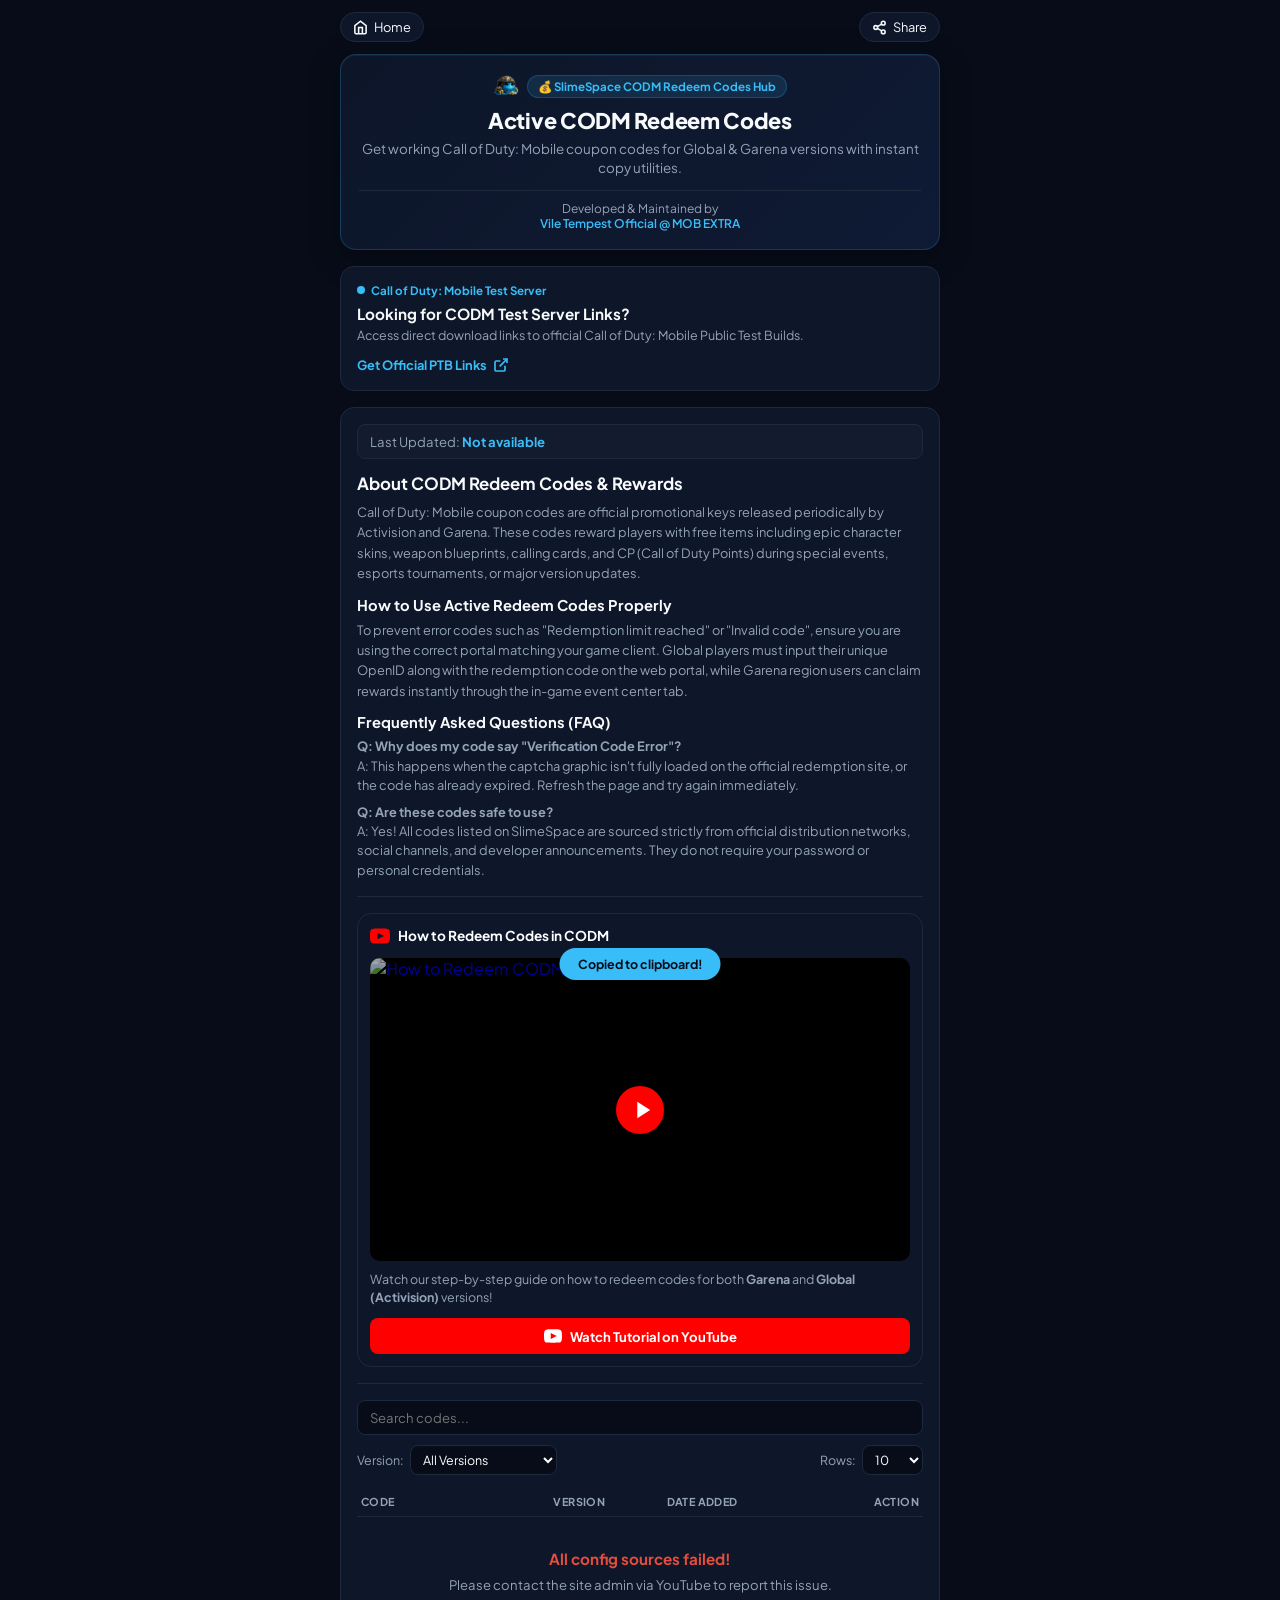
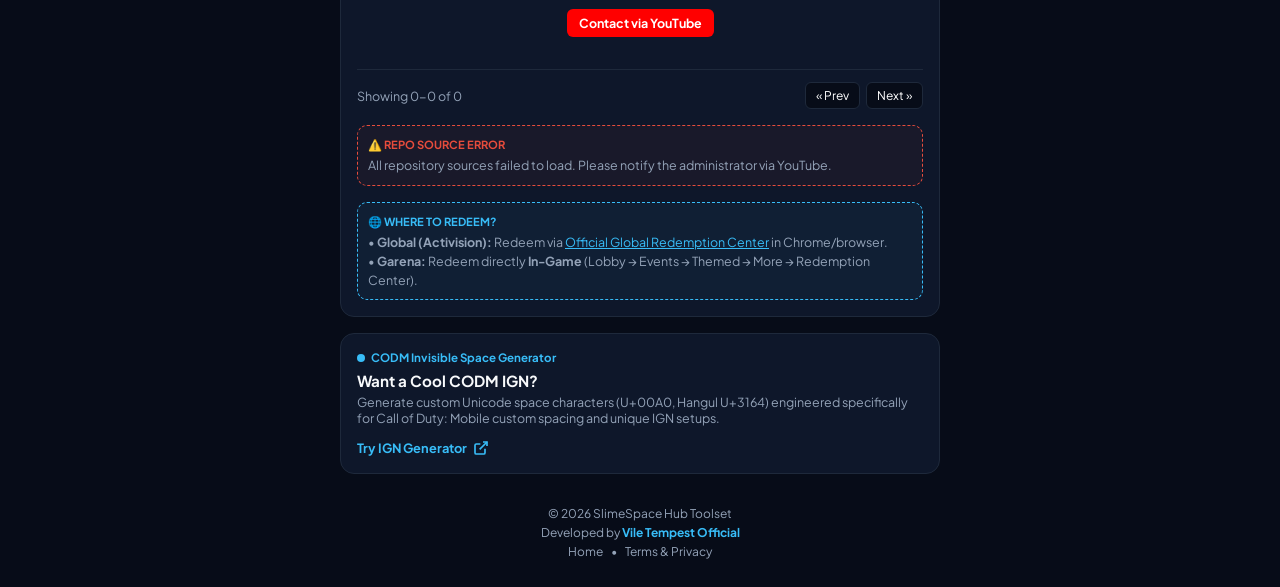
==== pages/tools/codm-redeem-codes/index.html @ e5fe1606 "Update SlimeSpace features and UI" ====
<!DOCTYPE html>
<html lang="en">
<head>
  <!-- Google tag (gtag.js) -->
  <script async src="https://www.googletagmanager.com/gtag/js?id=G-DJLKZ46TS4"></script>
  <script>
    window.dataLayer = window.dataLayer || [];
    function gtag(){dataLayer.push(arguments);}
    gtag('js', new Date());
    gtag('config', 'G-DJLKZ46TS4');
  </script>

  <meta charset="UTF-8" />
  <meta name="viewport" content="width=device-width, initial-scale=1.0, maximum-scale=5.0" />
  
  <title id="page-seo-title">Active CODM Redeem Codes — Global & Garena | SlimeSpace</title>
  <meta name="title" content="Active CODM Redeem Codes — Global & Garena | SlimeSpace" />
  <meta name="description" content="Get active and tested Call of Duty: Mobile redeem codes for Garena & Global versions. Updated regularly with mobile video tutorials by Vile Tempest Official." />
  <meta name="keywords" content="active CODM redeem codes, Call of Duty Mobile codes, Garena CODM code, Global CODM code, redeem code guide, SlimeSpace" />
  <meta name="author" content="Vile Tempest Official" />
  <link rel="canonical" href="https://mob-extra.github.io/SlimeSpace/pages/tools/codm-redeem-codes/" />

  <meta name="theme-color" content="#070c18" />

  <!-- Open Graph / SEO Social Previews -->
  <meta property="og:type" content="website" />
  <meta property="og:url" content="https://mob-extra.github.io/SlimeSpace/pages/tools/codm-redeem-codes/" />
  <meta property="og:title" content="Active CODM Redeem Codes Hub — SlimeSpace" />
  <meta property="og:description" content="Find working Call of Duty: Mobile redeem codes for Garena and Global. One-click copy tools and complete redemption guides." />
  
  <link rel="icon" type="image/png" href="assets/images/favicon.png" />
  <link rel="apple-touch-icon" href="assets/images/favicon.png" />

  <link rel="preconnect" href="https://fonts.googleapis.com">
  <link rel="preconnect" href="https://fonts.gstatic.com" crossorigin>
  <link href="https://fonts.googleapis.com/css2?family=Plus+Jakarta+Sans:wght@400;500;600;700;800&display=swap" rel="stylesheet">
  <link rel="stylesheet" href="assets/css/style.css" />

  <!-- Structured Data (JSON-LD) for SEO -->
  <script type="application/ld+json">
  {
    "@context": "https://schema.org",
    "@type": "WebPage",
    "name": "Active CODM Redeem Codes Hub",
    "description": "Access active and working Call of Duty: Mobile redeem codes for Global and Garena versions.",
    "url": "https://mob-extra.github.io/SlimeSpace/pages/tools/codm-redeem-codes/",
    "author": {
      "@type": "Person",
      "name": "Vile Tempest Official"
    }
  }
  </script>
</head>
<body>

  <!-- Premium Header Section -->
  <header class="app-header">
    <nav class="top-nav-bar">
      <a href="../../../index.html" class="top-nav-btn" aria-label="Go to home index">
        <svg width="15" height="15" viewBox="0 0 24 24" fill="none" stroke="currentColor" stroke-width="2.5"><path d="M3 9l9-7 9 7v11a2 2 0 0 1-2 2H5a2 2 0 0 1-2-2z"></path><polyline points="9 22 9 12 15 12 15 22"></polyline></svg>
        <span>Home</span>
      </a>

      <button type="button" class="top-nav-btn" onclick="shareSite()" aria-label="Share page">
        <svg width="15" height="15" viewBox="0 0 24 24" fill="none" stroke="currentColor" stroke-width="2.5"><circle cx="18" cy="5" r="3"></circle><circle cx="6" cy="12" r="3"></circle><circle cx="18" cy="19" r="3"></circle><line x1="8.59" y1="13.51" x2="15.42" y2="17.49"></line><line x1="15.41" y1="6.51" x2="8.59" y2="10.49"></line></svg>
        <span>Share</span>
      </button>
    </nav>

    <div class="header-card-glow">
      <div class="brand-badge">
        <img src="assets/images/favicon.png" alt="SlimeSpace Logo" class="brand-logo" width="26" height="26" />
        <span class="version-tag">💰 SlimeSpace CODM Redeem Codes Hub</span>
      </div>
      <h1 class="brand-title">Active CODM Redeem Codes <span id="dynamicHeadingDate" class="text-cyan"></span></h1>
      <p class="app-subtitle">Get working Call of Duty: Mobile coupon codes for Global & Garena versions with instant copy utilities.</p>
      
      <div class="credits-box">
        <span>Developed & Maintained by</span> <br>
        <a href="https://www.youtube.com/channel/UCbDtYZS08VvB6luAcyn08bQ" target="_blank" rel="noopener noreferrer" class="credits-link">
          Vile Tempest Official @ MOB EXTRA
        </a>
      </div>
    </div>
  </header>

  <!-- Main Content Wrapper -->
  <div class="app-layout-wrapper">
    
    <!-- PTB Promo Card (Top - Test Server) -->
    <aside class="promo-card">
      <div class="promo-badge">
        <span class="live-dot"></span> Call of Duty: Mobile Test Server
      </div>
      <div class="promo-content">
        <h2 class="promo-title">Looking for CODM Test Server Links?</h2>
        <p class="promo-desc">Access direct download links to official Call of Duty: Mobile Public Test Builds.</p>
        <a href="../codm-test-server/" class="promo-btn">
          <span>Get Official PTB Links</span>
          <svg width="16" height="16" viewBox="0 0 24 24" fill="none" stroke="currentColor" stroke-width="2.5"><path d="M18 13v6a2 2 0 0 1-2 2H5a2 2 0 0 1-2-2V8a2 2 0 0 1 2-2h6"/><polyline points="15 3 21 3 21 9"/><line x1="10" y1="14" x2="21" y2="3"/></svg>
        </a>
      </div>
    </aside>

    <!-- Main Content Card (Contains SEO Guide, YouTube Tutorial, and the Table) -->
    <main class="app-card">
      
      <!-- Last Updated Date Banner -->
      <div class="last-updated-banner">
        <span>Last Updated: <strong class="text-cyan" id="last-updated-date">Not available</strong></span>
      </div>

      <!-- SEO Content & Guide Section (Placed above the table) -->
      <div class="seo-intro-section">
        <h2 class="seo-section-title">About CODM Redeem Codes & Rewards</h2>
        <p class="seo-text">
          Call of Duty: Mobile coupon codes are official promotional keys released periodically by Activision and Garena. These codes reward players with free items including epic character skins, weapon blueprints, calling cards, and CP (Call of Duty Points) during special events, esports tournaments, or major version updates.
        </p>

        <h3 class="seo-subsection-title">How to Use Active Redeem Codes Properly</h3>
        <p class="seo-text">
          To prevent error codes such as "Redemption limit reached" or "Invalid code", ensure you are using the correct portal matching your game client. Global players must input their unique OpenID along with the redemption code on the web portal, while Garena region users can claim rewards instantly through the in-game event center tab.
        </p>

        <h3 class="seo-subsection-title">Frequently Asked Questions (FAQ)</h3>
        <div class="seo-faq-box">
          <p class="faq-item"><strong>Q: Why does my code say "Verification Code Error"?</strong><br>A: This happens when the captcha graphic isn't fully loaded on the official redemption site, or the code has already expired. Refresh the page and try again immediately.</p>
          <p class="faq-item"><strong>Q: Are these codes safe to use?</strong><br>A: Yes! All codes listed on SlimeSpace are sourced strictly from official distribution networks, social channels, and developer announcements. They do not require your password or personal credentials.</p>
        </div>
      </div>

      <div class="section-divider"></div>

      <!-- Direct YouTube Redirection Card (Placed below paragraphs and above table) -->
      <section class="video-card">
        <div class="video-card-header">
          <svg width="20" height="20" viewBox="0 0 24 24" fill="#FF0000"><path d="M19.615 3.184c-3.604-.246-11.631-.245-15.23 0-3.897.266-4.356 2.62-4.385 8.816.029 6.185.484 8.549 4.385 8.816 3.6.245 11.626.246 15.23 0 3.897-.266 4.356-2.62 4.385-8.816-.029-6.185-.484-8.549-4.385-8.816zm-10.615 12.816v-8l8 3.993-8 4.007z"/></svg>
          <span>How to Redeem Codes in CODM</span>
        </div>
        
        <a href="https://youtu.be/p8ahCxRSIWo?si=qJXNb2oxm-VQA3NX" target="_blank" rel="noopener noreferrer" class="video-thumbnail-link">
          <div class="thumbnail-wrapper">
            <img src="https://img.youtube.com/vi/p8ahCxRSIWo/hqdefault.jpg" alt="How to Redeem CODM Codes Tutorial" class="yt-thumb" />
            <div class="play-overlay">
              <div class="play-button-icon">
                <svg width="28" height="28" viewBox="0 0 24 24" fill="#FFFFFF"><path d="M8 5v14l11-7z"/></svg>
              </div>
            </div>
          </div>
        </a>

        <p class="yt-video-desc">Watch our step-by-step guide on how to redeem codes for both <strong>Garena</strong> and <strong>Global (Activision)</strong> versions!</p>

        <a href="https://youtu.be/p8ahCxRSIWo?si=qJXNb2oxm-VQA3NX" target="_blank" rel="noopener noreferrer" class="yt-watch-btn">
          <svg width="18" height="18" viewBox="0 0 24 24" fill="#FFFFFF"><path d="M19.615 3.184c-3.604-.246-11.631-.245-15.23 0-3.897.266-4.356 2.62-4.385 8.816.029 6.185.484 8.549 4.385 8.816 3.6.245 11.626.246 15.23 0 3.897-.266 4.356-2.62 4.385-8.816-.029-6.185-.484-8.549-4.385-8.816zm-10.615 12.816v-8l8 3.993-8 4.007z"/></svg>
          <span>Watch Tutorial on YouTube</span>
        </a>
      </section>

      <div class="section-divider"></div>

      <!-- Table Controls -->
      <div class="table-controls">
        <div class="search-group">
          <input type="text" id="codeInputSearch" placeholder="Search codes..." autocomplete="off" />
        </div>
        
        <div class="filter-controls-row">
          <div class="filter-group">
            <label for="versionFilter">Version:</label>
            <select id="versionFilter">
              <option value="All" selected>All Versions</option>
              <option value="Global">Global (Activision)</option>
              <option value="Garena">Garena (General)</option>
              <option value="Garena PH">Garena Philippines</option>
              <option value="Garena ID">Garena Indonesia</option>
              <option value="Garena SG/MY">Garena SG/MY/TW</option>
              <option value="China">China</option>
              <option value="Korea">Korea</option>
              <option value="Vietnam">Vietnam (VNG)</option>
              <option value="India">India</option>
              <option value="Unknown">Unknown</option>
            </select>
          </div>

          <div class="limit-group">
            <label for="rowsPerPage">Rows:</label>
            <select id="rowsPerPage">
              <option value="10" selected>10</option>
              <option value="30">30</option>
              <option value="50">50</option>
              <option value="100">100</option>
              <option value="All">All</option>
            </select>
          </div>
        </div>
      </div>

      <!-- Compact Code Table -->
      <div class="table-container">
        <table class="codes-table">
          <thead>
            <tr>
              <th class="th-code">Code</th>
              <th class="th-version">Version</th>
              <th class="th-date">Date Added</th>
              <th class="th-action text-right">Action</th>
            </tr>
          </thead>
          <tbody id="codesTableBody">
            <!-- Dynamic JS Rows -->
          </tbody>
        </table>
      </div>

      <!-- Pagination Footer -->
      <div class="pagination-wrapper">
        <span id="pageInfo" class="page-info">Showing 0-0 of 0</span>
        <div class="pagination-btns">
          <button type="button" id="prevPageBtn" class="page-btn">&laquo; Prev</button>
          <button type="button" id="nextPageBtn" class="page-btn">Next &raquo;</button>
        </div>
      </div>

      <!-- Dual Portal Quick Box -->
      <div class="important-note-box mt-16">
        <span class="note-badge">🌐 WHERE TO REDEEM?</span>
        <p class="portal-info">
          • <strong>Global (Activision):</strong> Redeem via <a href="https://www.callofduty.com/redemption" target="_blank" rel="noopener noreferrer" class="link-cyan">Official Global Redemption Center</a> in Chrome/browser.<br/>
          • <strong>Garena:</strong> Redeem directly <strong>In-Game</strong> (Lobby &rarr; Events &rarr; Themed &rarr; More &rarr; Redemption Center).
        </p>
      </div>
    </main>

    <!-- CODM IGN Generator Promo Card (Bottom) -->
    <aside class="promo-card">
      <div class="promo-badge">
        <span class="live-dot"></span> CODM Invisible Space Generator
      </div>
      <div class="promo-content">
        <h2 class="promo-title">Want a Cool CODM IGN?</h2>
        <p class="promo-desc">Generate custom Unicode space characters (U+00A0, Hangul U+3164) engineered specifically for Call of Duty: Mobile custom spacing and unique IGN setups.</p>
        <a href="../codm-ign-generator/" class="promo-btn">
          <span>Try IGN Generator</span>
          <svg width="16" height="16" viewBox="0 0 24 24" fill="none" stroke="currentColor" stroke-width="2.5"><path d="M18 13v6a2 2 0 0 1-2 2H5a2 2 0 0 1-2-2V8a2 2 0 0 1 2-2h6"/><polyline points="15 3 21 3 21 9"/><line x1="10" y1="14" x2="21" y2="3"/></svg>
        </a>
      </div>
    </aside>

  </div>

  <div id="toast" class="toast" role="status" aria-live="polite">Copied to clipboard!</div>

  <footer class="app-footer">
    <p>&copy; <span class="current-year">2026</span> SlimeSpace Hub Toolset</p>
    <div class="footer-powered">
      Developed by <a href="https://www.youtube.com/channel/UCbDtYZS08VvB6luAcyn08bQ" target="_blank" rel="noopener noreferrer" class="credit-link"><strong>Vile Tempest Official</strong></a>
    </div>
    <div class="footer-links">
      <a href="../../../index.html">Home</a>
      <span class="dot">•</span>
      <a href="legal.html">Terms & Privacy</a>
    </div>
  </footer>

  <script src="assets/js/redeem-codes.js"></script>
  <script src="assets/js/script.js"></script>
  <script src="../../../assets/js/footer-year.js"></script>

</body>
</html>
---- pages/tools/codm-redeem-codes/assets/css/style.css ----
:root {
  --bg-primary: #070c18;
  --bg-card: #0e172a;
  --border-color: #1e293b;
  --accent-cyan: #38bdf8;
  --accent-blue: #3b82f6;
  --text-primary: #f8fafc;
  --text-secondary: #94a3b8;
}

* {
  box-sizing: border-box;
  margin: 0;
  padding: 0;
  font-family: 'Plus Jakarta Sans', sans-serif;
}

body {
  background-color: var(--bg-primary);
  color: var(--text-primary);
  display: flex;
  flex-direction: column;
  min-height: 100vh;
  align-items: center;
  padding: 12px;
}

/* Premium Header Styling */
.app-header {
  width: 100%;
  max-width: 600px;
  margin-bottom: 16px;
}

.header-card-glow {
  background: linear-gradient(135deg, rgba(14, 23, 42, 0.95), rgba(15, 28, 54, 0.95));
  border: 1px solid rgba(56, 189, 248, 0.2);
  box-shadow: 0 8px 32px rgba(0, 0, 0, 0.3), inset 0 1px 0 rgba(255, 255, 255, 0.05);
  border-radius: 16px;
  padding: 18px;
  text-align: center;
}

.top-nav-bar {
  display: flex;
  justify-content: space-between;
  margin-bottom: 12px;
}

.top-nav-btn {
  background: var(--bg-card);
  border: 1px solid var(--border-color);
  color: var(--text-primary);
  padding: 6px 12px;
  border-radius: 20px;
  display: flex;
  align-items: center;
  gap: 6px;
  cursor: pointer;
  text-decoration: none;
  font-size: 0.8rem;
  transition: all 0.2s ease;
}

.top-nav-btn:hover {
  border-color: var(--accent-cyan);
  background: rgba(56, 189, 248, 0.05);
}

.brand-badge {
  display: flex;
  align-items: center;
  justify-content: center;
  gap: 8px;
  margin-bottom: 8px;
}

.brand-title {
  font-size: 1.35rem;
  font-weight: 800;
  letter-spacing: -0.3px;
  margin-bottom: 6px;
}

.version-tag {
  background: rgba(56, 189, 248, 0.12);
  color: var(--accent-cyan);
  padding: 3px 10px;
  border-radius: 20px;
  font-size: 0.72rem;
  font-weight: 700;
  border: 1px solid rgba(56, 189, 248, 0.2);
}

.app-subtitle {
  color: var(--text-secondary);
  font-size: 0.84rem;
  margin-bottom: 12px;
  line-height: 1.4;
}

.credits-box {
  font-size: 0.75rem;
  color: var(--text-secondary);
  border-top: 1px solid var(--border-color);
  padding-top: 10px;
  margin-top: 4px;
}

.credits-link {
  color: var(--accent-cyan);
  text-decoration: none;
  font-weight: 600;
}

/* Layout Wrapper */
.app-layout-wrapper {
  width: 100%;
  max-width: 600px;
}

.app-card {
  background: var(--bg-card);
  border: 1px solid var(--border-color);
  border-radius: 14px;
  padding: 16px;
  margin-bottom: 16px;
}

.last-updated-banner {
  font-size: 0.82rem;
  color: var(--text-secondary);
  background: rgba(255, 255, 255, 0.02);
  border: 1px solid var(--border-color);
  padding: 8px 12px;
  border-radius: 8px;
  margin-bottom: 14px;
  display: flex;
  align-items: center;
  justify-content: space-between;
}

.text-cyan {
  color: var(--accent-cyan);
}

/* SEO Intro Section Styling (Above Table) */
.seo-intro-section {
  margin-bottom: 14px;
}

.seo-section-title {
  font-size: 1.05rem;
  margin-bottom: 8px;
  color: var(--text-primary);
  font-weight: 700;
}

.seo-subsection-title {
  font-size: 0.92rem;
  margin-top: 12px;
  margin-bottom: 6px;
  color: var(--text-primary);
  font-weight: 700;
}

.seo-text {
  font-size: 0.8rem;
  color: var(--text-secondary);
  line-height: 1.6;
}

.seo-faq-box {
  font-size: 0.8rem;
  color: var(--text-secondary);
  line-height: 1.5;
}

.faq-item {
  margin-bottom: 8px;
}

.section-divider {
  width: 100%;
  height: 1px;
  background: var(--border-color);
  margin: 16px 0;
}

/* Controls */
.table-controls {
  display: flex;
  flex-direction: column;
  gap: 10px;
  margin-bottom: 12px;
}

.search-group input {
  width: 100%;
  padding: 8px 12px;
  background: var(--bg-primary);
  border: 1px solid var(--border-color);
  border-radius: 8px;
  color: #fff;
  font-size: 0.82rem;
  outline: none;
}

.filter-controls-row {
  display: flex;
  justify-content: space-between;
  align-items: center;
  gap: 8px;
}

.filter-group, .limit-group {
  display: flex;
  align-items: center;
  gap: 6px;
  font-size: 0.78rem;
  color: var(--text-secondary);
  white-space: nowrap;
}

.filter-group select, .limit-group select {
  background: var(--bg-primary);
  border: 1px solid var(--border-color);
  color: #fff;
  padding: 5px 8px;
  border-radius: 8px;
  font-size: 0.78rem;
  outline: none;
}

/* Compact Table Layout */
.table-container {
  width: 100%;
  overflow-x: auto;
}

.codes-table {
  width: 100%;
  border-collapse: collapse;
  text-align: left;
}

.codes-table th, .codes-table td {
  padding: 8px 4px;
  border-bottom: 1px solid var(--border-color);
  font-size: 0.75rem;
}

.codes-table th {
  color: var(--text-secondary);
  font-size: 0.68rem;
  text-transform: uppercase;
  letter-spacing: 0.4px;
}

/* Proportional Column Sizes */
.th-code { width: 34%; }
.th-version { width: 20%; }
.th-date { width: 28%; white-space: nowrap; }
.th-action { width: 18%; }

.code-cell code {
  background: rgba(255, 255, 255, 0.05);
  padding: 3px 5px;
  border-radius: 4px;
  color: var(--accent-cyan);
  font-weight: 700;
  font-size: 0.75rem;
  letter-spacing: 0.2px;
  word-break: break-all;
}

/* Version Badge Styles */
.v-badge {
  display: inline-block;
  padding: 2px 6px;
  border-radius: 4px;
  font-size: 0.68rem;
  font-weight: 700;
  text-align: center;
}

.v-badge.unknown { 
  background: rgba(148, 163, 184, 0.15); 
  color: #94a3b8; 
}

.v-badge.global { 
  background: rgba(245, 158, 11, 0.18); 
  color: #fbbf24;
}

.v-badge.garena { 
  background: rgba(239, 68, 68, 0.18); 
  color: #f87171;
}

.v-badge.both { 
  background: linear-gradient(135deg, rgba(239, 68, 68, 0.22), rgba(245, 158, 11, 0.22)); 
  color: #fef08a;
}

.date-cell {
  color: var(--text-secondary);
  white-space: nowrap;
  font-size: 0.72rem;
}

.text-right { text-align: right; }
.action-cell { text-align: right; }

.copy-btn {
  background: var(--accent-blue);
  color: #fff;
  border: none;
  padding: 4px 8px;
  border-radius: 6px;
  cursor: pointer;
  font-weight: 700;
  font-size: 0.72rem;
}

.copy-btn:active { transform: scale(0.96); }

/* Pagination */
.pagination-wrapper {
  display: flex;
  justify-content: space-between;
  align-items: center;
  margin-top: 12px;
  font-size: 0.78rem;
  color: var(--text-secondary);
}

.pagination-btns { display: flex; gap: 6px; }
.page-btn {
  background: var(--bg-primary);
  border: 1px solid var(--border-color);
  color: #fff;
  padding: 5px 10px;
  border-radius: 6px;
  cursor: pointer;
  font-size: 0.75rem;
}

.page-btn:disabled { opacity: 0.35; cursor: not-allowed; }

/* Note Box */
.important-note-box {
  background: rgba(56, 189, 248, 0.05);
  border: 1px dashed var(--accent-cyan);
  border-radius: 10px;
  padding: 10px;
  font-size: 0.78rem;
}

.mt-16 { margin-top: 16px; }
.note-badge {
  display: inline-block;
  font-weight: 700;
  color: var(--accent-cyan);
  font-size: 0.7rem;
  margin-bottom: 4px;
}

.portal-info { line-height: 1.5; color: var(--text-secondary); }
.link-cyan { color: var(--accent-cyan); text-decoration: underline; }

/* YouTube Watch Hours Video Card */
.video-card {
  background: var(--bg-card);
  border: 1px solid var(--border-color);
  border-radius: 14px;
  padding: 12px;
  margin-bottom: 16px;
}

.video-card-header {
  display: flex;
  align-items: center;
  gap: 8px;
  font-size: 0.85rem;
  font-weight: 700;
  margin-bottom: 12px;
  color: #fff;
}

.video-thumbnail-link {
  display: block;
  text-decoration: none;
  border-radius: 10px;
  overflow: hidden;
  position: relative;
  margin-bottom: 10px;
}

.thumbnail-wrapper {
  position: relative;
  width: 100%;
  aspect-ratio: 16 / 9;
  background: #000;
}

.yt-thumb {
  width: 100%;
  height: 100%;
  object-fit: cover;
  display: block;
  transition: transform 0.3s ease;
}

.video-thumbnail-link:hover .yt-thumb {
  transform: scale(1.03);
}

.play-overlay {
  position: absolute;
  top: 0;
  left: 0;
  width: 100%;
  height: 100%;
  background: rgba(0, 0, 0, 0.35);
  display: flex;
  align-items: center;
  justify-content: center;
}

.play-button-icon {
  width: 48px;
  height: 48px;
  background: #FF0000;
  border-radius: 50%;
  display: flex;
  align-items: center;
  justify-content: center;
  padding-left: 3px;
  box-shadow: 0 4px 12px rgba(0, 0, 0, 0.4);
}

.yt-video-desc {
  font-size: 0.78rem;
  color: var(--text-secondary);
  line-height: 1.4;
  margin-bottom: 12px;
}

.yt-watch-btn {
  display: flex;
  align-items: center;
  justify-content: center;
  gap: 8px;
  background: #FF0000;
  color: #FFFFFF;
  text-decoration: none;
  font-weight: 700;
  font-size: 0.82rem;
  padding: 9px 14px;
  border-radius: 8px;
  text-align: center;
  transition: background 0.2s ease;
}

.yt-watch-btn:hover {
  background: #cc0000;
}

/* Promo Card */
.promo-card {
  background: var(--bg-card);
  border: 1px solid var(--border-color);
  border-radius: 14px;
  padding: 16px;
  margin-bottom: 16px;
}

.promo-badge {
  color: var(--accent-cyan);
  font-size: 0.72rem;
  font-weight: 700;
  display: flex;
  align-items: center;
  gap: 6px;
  margin-bottom: 6px;
}

.live-dot {
  width: 8px;
  height: 8px;
  background: var(--accent-cyan);
  border-radius: 50%;
}

.promo-title { font-size: 0.95rem; margin-bottom: 4px; }
.promo-desc { font-size: 0.78rem; color: var(--text-secondary); margin-bottom: 10px; }

.promo-btn {
  display: inline-flex;
  align-items: center;
  gap: 6px;
  color: var(--accent-cyan);
  text-decoration: none;
  font-weight: 700;
  font-size: 0.8rem;
}

/* Toast */
.toast {
  position: fixed;
  bottom: 20px;
  left: 50%;
  transform: translateX(-50%) translateY(100px);
  background: var(--accent-cyan);
  color: #070c18;
  padding: 8px 18px;
  border-radius: 30px;
  font-weight: 700;
  font-size: 0.78rem;
  transition: transform 0.3s ease;
  z-index: 100;
}

.toast.show { transform: translateX(-50%) translateY(0); }

/* Footer */
.app-footer {
  text-align: center;
  font-size: 0.75rem;
  color: var(--text-secondary);
  margin-top: auto;
  padding: 16px 0;
}

.footer-powered { margin: 4px 0; }
.credit-link { color: var(--accent-cyan); text-decoration: none; }
.footer-links a { color: var(--text-secondary); text-decoration: none; }
.dot { margin: 0 6px; }
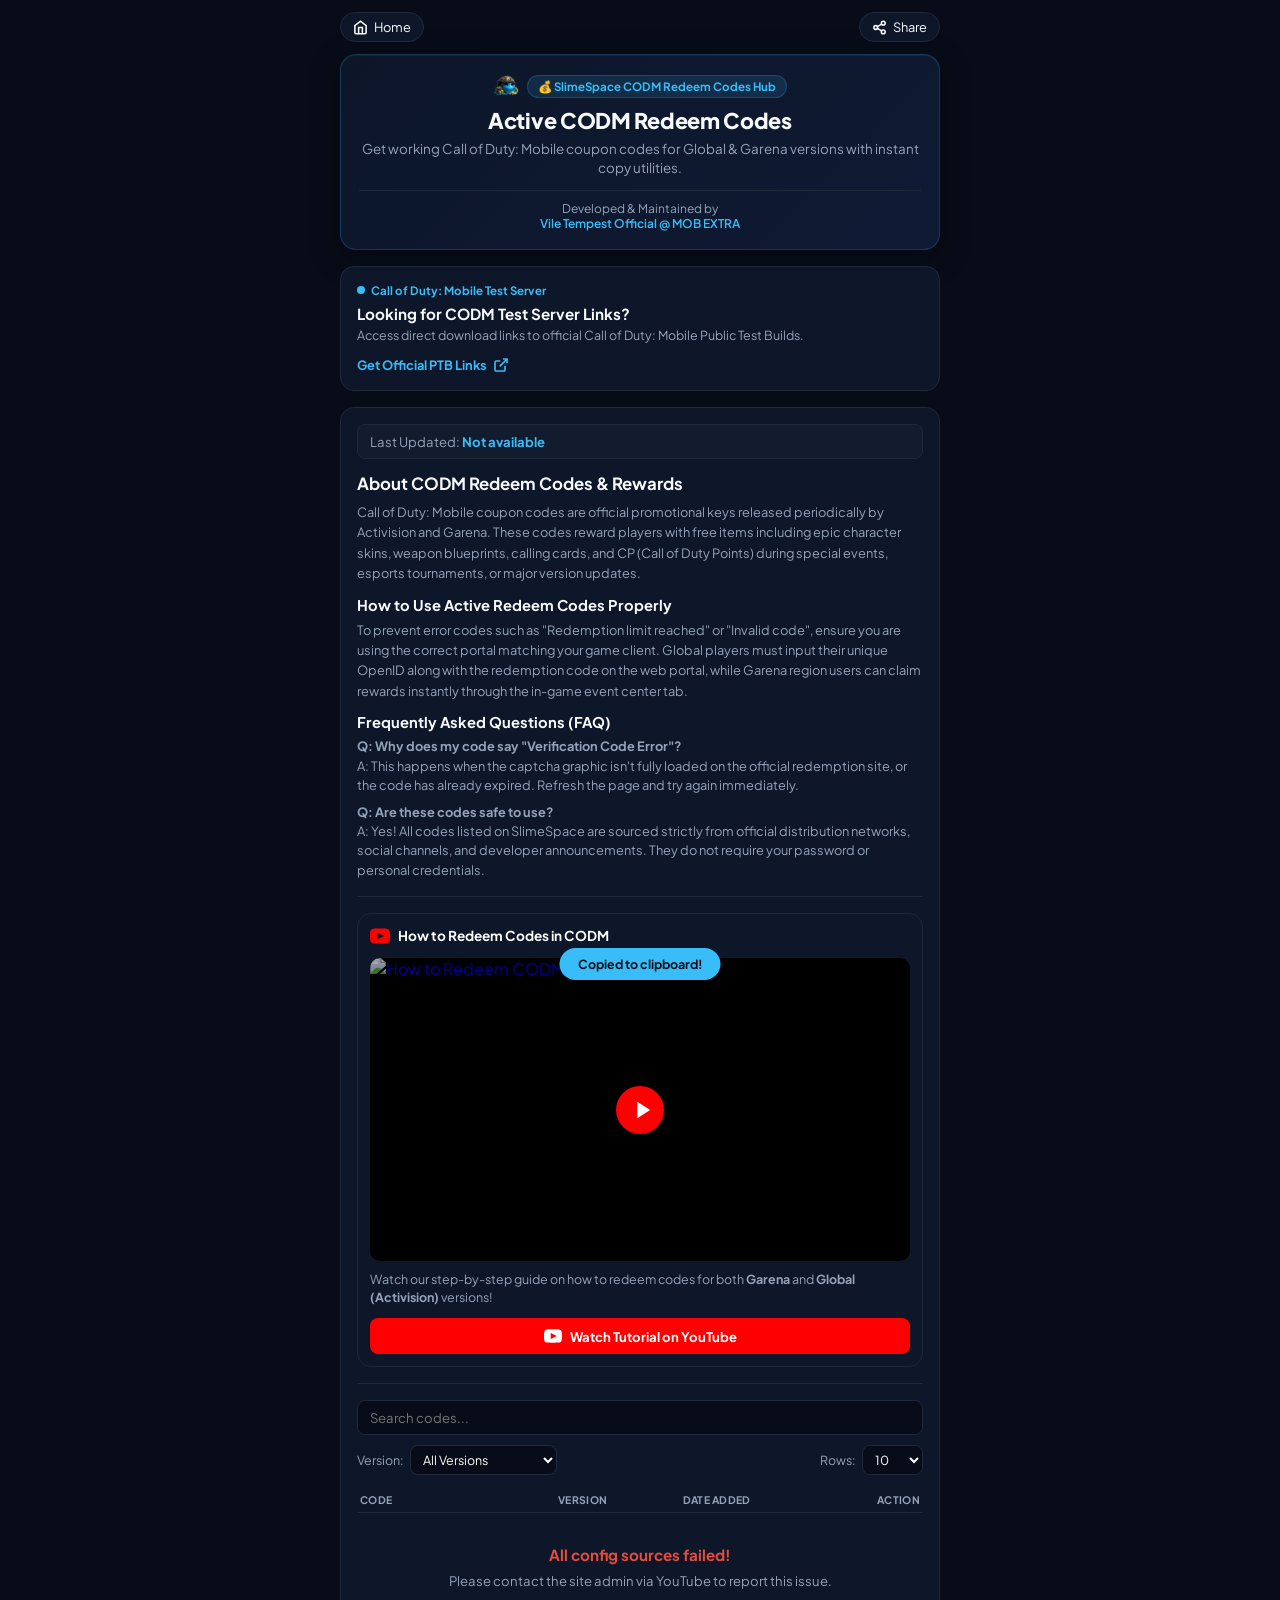
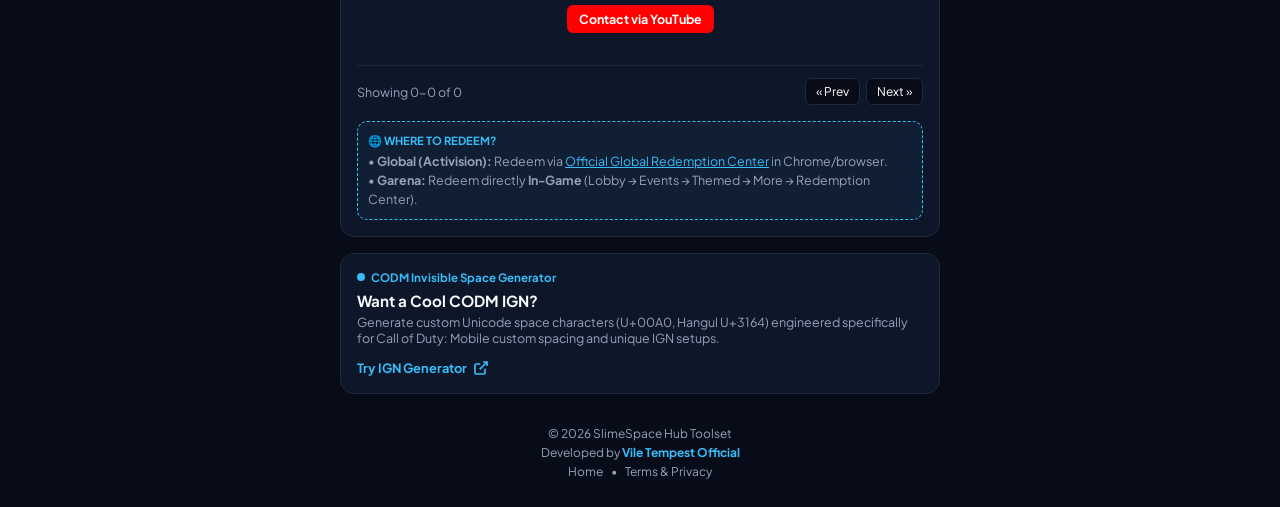
==== commit 31e236ab: "Update SlimeSpace features and UI" ====
--- a/pages/tools/codm-redeem-codes/index.html
+++ b/pages/tools/codm-redeem-codes/index.html
@@ -102,7 +102,7 @@
       </div>
     </aside>
 
-    <!-- Main Content Card (Contains SEO Guide, YouTube Tutorial, and the Table) -->
+    <!-- Main Content Card -->
     <main class="app-card">
       
       <!-- Last Updated Date Banner -->
@@ -110,7 +110,7 @@
         <span>Last Updated: <strong class="text-cyan" id="last-updated-date">Not available</strong></span>
       </div>
 
-      <!-- SEO Content & Guide Section (Placed above the table) -->
+      <!-- SEO Content & Guide Section -->
       <div class="seo-intro-section">
         <h2 class="seo-section-title">About CODM Redeem Codes & Rewards</h2>
         <p class="seo-text">
@@ -131,7 +131,7 @@
 
       <div class="section-divider"></div>
 
-      <!-- Direct YouTube Redirection Card (Placed below paragraphs and above table) -->
+      <!-- Direct YouTube Redirection Card -->
       <section class="video-card">
         <div class="video-card-header">
           <svg width="20" height="20" viewBox="0 0 24 24" fill="#FF0000"><path d="M19.615 3.184c-3.604-.246-11.631-.245-15.23 0-3.897.266-4.356 2.62-4.385 8.816.029 6.185.484 8.549 4.385 8.816 3.6.245 11.626.246 15.23 0 3.897-.266 4.356-2.62 4.385-8.816-.029-6.185-.484-8.549-4.385-8.816zm-10.615 12.816v-8l8 3.993-8 4.007z"/></svg>
@@ -163,6 +163,9 @@
       <div class="table-controls">
         <div class="search-group">
           <input type="text" id="codeInputSearch" placeholder="Search codes..." autocomplete="off" />
+          <button type="button" id="clearSearchBtn" class="clear-search-btn" aria-label="Clear search" style="display: none;">
+            <svg width="14" height="14" viewBox="0 0 24 24" fill="none" stroke="currentColor" stroke-width="2.5"><line x1="18" y1="6" x2="6" y2="18"></line><line x1="6" y1="6" x2="18" y2="18"></line></svg>
+          </button>
         </div>
         
         <div class="filter-controls-row">
@@ -263,7 +266,6 @@
     </div>
   </footer>
 
-  <script src="assets/js/redeem-codes.js"></script>
   <script src="assets/js/script.js"></script>
   <script src="../../../assets/js/footer-year.js"></script>
 
--- a/pages/tools/codm-redeem-codes/assets/css/style.css
+++ b/pages/tools/codm-redeem-codes/assets/css/style.css
@@ -1,3 +1,6 @@
+/* =================================================================
+   1. GLOBAL VARIABLES & RESET
+   ================================================================ */
 :root {
   --bg-primary: #070c18;
   --bg-card: #0e172a;
@@ -25,11 +28,39 @@
   padding: 12px;
 }
 
-/* Premium Header Styling */
+/* =================================================================
+   2. HEADER STRUCTURE (`.app-header`)
+   ================================================================ */
 .app-header {
   width: 100%;
   max-width: 600px;
   margin-bottom: 16px;
+}
+
+.top-nav-bar {
+  display: flex;
+  justify-content: space-between;
+  margin-bottom: 12px;
+}
+
+.top-nav-btn {
+  background: var(--bg-card);
+  border: 1px solid var(--border-color);
+  color: var(--text-primary);
+  padding: 6px 12px;
+  border-radius: 20px;
+  display: flex;
+  align-items: center;
+  gap: 6px;
+  cursor: pointer;
+  text-decoration: none;
+  font-size: 0.8rem;
+  transition: all 0.2s ease;
+}
+
+.top-nav-btn:hover {
+  border-color: var(--accent-cyan);
+  background: rgba(56, 189, 248, 0.05);
 }
 
 .header-card-glow {
@@ -41,32 +72,6 @@
   text-align: center;
 }
 
-.top-nav-bar {
-  display: flex;
-  justify-content: space-between;
-  margin-bottom: 12px;
-}
-
-.top-nav-btn {
-  background: var(--bg-card);
-  border: 1px solid var(--border-color);
-  color: var(--text-primary);
-  padding: 6px 12px;
-  border-radius: 20px;
-  display: flex;
-  align-items: center;
-  gap: 6px;
-  cursor: pointer;
-  text-decoration: none;
-  font-size: 0.8rem;
-  transition: all 0.2s ease;
-}
-
-.top-nav-btn:hover {
-  border-color: var(--accent-cyan);
-  background: rgba(56, 189, 248, 0.05);
-}
-
 .brand-badge {
   display: flex;
   align-items: center;
@@ -113,7 +118,9 @@
   font-weight: 600;
 }
 
-/* Layout Wrapper */
+/* =================================================================
+   3. LAYOUT WRAPPER & CARDS (`.app-layout-wrapper`)
+   ================================================================ */
 .app-layout-wrapper {
   width: 100%;
   max-width: 600px;
@@ -144,7 +151,9 @@
   color: var(--accent-cyan);
 }
 
-/* SEO Intro Section Styling (Above Table) */
+/* =================================================================
+   4. SEO GUIDE & FAQ SECTION (`.seo-intro-section`)
+   ================================================================ */
 .seo-intro-section {
   margin-bottom: 14px;
 }
@@ -187,17 +196,20 @@
   margin: 16px 0;
 }
 
-/* Controls */
-.table-controls {
-  display: flex;
-  flex-direction: column;
-  gap: 10px;
-  margin-bottom: 12px;
+/* =================================================================
+   5. TABLE CONTROLS & COMPACT CODES TABLE
+   ================================================================ */
+.search-group {
+  position: relative;
+  display: flex;
+  align-items: center;
+  width: 100%;
+  margin-bottom: 10px;
 }
 
 .search-group input {
   width: 100%;
-  padding: 8px 12px;
+  padding: 8px 34px 8px 12px;
   background: var(--bg-primary);
   border: 1px solid var(--border-color);
   border-radius: 8px;
@@ -206,11 +218,31 @@
   outline: none;
 }
 
+.clear-search-btn {
+  position: absolute;
+  right: 10px;
+  background: transparent;
+  border: none;
+  color: var(--text-secondary);
+  cursor: pointer;
+  display: flex;
+  align-items: center;
+  justify-content: center;
+  padding: 4px;
+  border-radius: 4px;
+  transition: color 0.2s ease;
+}
+
+.clear-search-btn:hover {
+  color: var(--text-primary);
+}
+
 .filter-controls-row {
   display: flex;
   justify-content: space-between;
   align-items: center;
   gap: 8px;
+  margin-bottom: 12px;
 }
 
 .filter-group, .limit-group {
@@ -232,7 +264,6 @@
   outline: none;
 }
 
-/* Compact Table Layout */
 .table-container {
   width: 100%;
   overflow-x: auto;
@@ -245,88 +276,125 @@
 }
 
 .codes-table th, .codes-table td {
-  padding: 8px 4px;
+  padding: 6px 3px;
   border-bottom: 1px solid var(--border-color);
-  font-size: 0.75rem;
+  font-size: 0.73rem;
+  vertical-align: middle;
 }
 
 .codes-table th {
   color: var(--text-secondary);
-  font-size: 0.68rem;
+  font-size: 0.65rem;
   text-transform: uppercase;
-  letter-spacing: 0.4px;
-}
-
-/* Proportional Column Sizes */
-.th-code { width: 34%; }
-.th-version { width: 20%; }
-.th-date { width: 28%; white-space: nowrap; }
-.th-action { width: 18%; }
-
+  letter-spacing: 0.3px;
+}
+
+.th-code { width: 35%; }
+.th-version { width: 22%; }
+.th-date { width: 22%; white-space: nowrap; }
+.th-action { width: 21%; text-align: center; }
+
+/* =================================================================
+   6. TABLE CELLS, VERSION BADGES & TODAY'S LOCK / YT UNLOCK STYLES
+   ================================================================ */
 .code-cell code {
   background: rgba(255, 255, 255, 0.05);
   padding: 3px 5px;
   border-radius: 4px;
   color: var(--accent-cyan);
   font-weight: 700;
-  font-size: 0.75rem;
+  font-size: 0.72rem;
   letter-spacing: 0.2px;
   word-break: break-all;
 }
 
-/* Version Badge Styles */
+.code-cell.locked-cell {
+  position: relative;
+  user-select: none;
+}
+
+.locked-code-text {
+  filter: blur(5px);
+  background: rgba(255, 255, 255, 0.08);
+  color: transparent;
+  pointer-events: none;
+  padding: 2px 4px;
+  border-radius: 4px;
+  display: inline-block;
+  user-select: none;
+  font-size: 0.7rem;
+}
+
+.yt-unlock-btn {
+  background: #FF0000;
+  color: #ffffff;
+  border: none;
+  padding: 5px 8px;
+  border-radius: 6px;
+  cursor: pointer;
+  font-weight: 700;
+  font-size: 0.68rem;
+  text-decoration: none;
+  display: inline-flex;
+  align-items: center;
+  justify-content: center;
+  gap: 4px;
+  white-space: nowrap;
+  width: 100%;
+  max-width: 88px;
+  transition: background 0.2s ease;
+  box-shadow: 0 2px 6px rgba(255, 0, 0, 0.25);
+}
+
+.yt-unlock-btn:hover {
+  background: #cc0000;
+}
+
 .v-badge {
   display: inline-block;
   padding: 2px 6px;
   border-radius: 4px;
-  font-size: 0.68rem;
+  font-size: 0.65rem;
   font-weight: 700;
   text-align: center;
 }
 
-.v-badge.unknown { 
-  background: rgba(148, 163, 184, 0.15); 
-  color: #94a3b8; 
-}
-
-.v-badge.global { 
-  background: rgba(245, 158, 11, 0.18); 
-  color: #fbbf24;
-}
-
-.v-badge.garena { 
-  background: rgba(239, 68, 68, 0.18); 
-  color: #f87171;
-}
-
-.v-badge.both { 
-  background: linear-gradient(135deg, rgba(239, 68, 68, 0.22), rgba(245, 158, 11, 0.22)); 
-  color: #fef08a;
-}
+.v-badge.unknown { background: rgba(148, 163, 184, 0.15); color: #94a3b8; }
+.v-badge.global { background: rgba(245, 158, 11, 0.18); color: #fbbf24; }
+.v-badge.garena { background: rgba(239, 68, 68, 0.18); color: #f87171; }
+.v-badge.both { background: linear-gradient(135deg, rgba(239, 68, 68, 0.22), rgba(245, 158, 11, 0.22)); color: #fef08a; }
 
 .date-cell {
   color: var(--text-secondary);
   white-space: nowrap;
-  font-size: 0.72rem;
+  font-size: 0.65rem;
+  letter-spacing: -0.2px;
 }
 
 .text-right { text-align: right; }
-.action-cell { text-align: right; }
+.action-cell { text-align: center; }
 
 .copy-btn {
   background: var(--accent-blue);
   color: #fff;
   border: none;
-  padding: 4px 8px;
+  padding: 5px 10px;
   border-radius: 6px;
   cursor: pointer;
   font-weight: 700;
-  font-size: 0.72rem;
+  font-size: 0.7rem;
+  display: inline-flex;
+  align-items: center;
+  justify-content: center;
+  width: 100%;
+  max-width: 65px;
 }
 
 .copy-btn:active { transform: scale(0.96); }
 
-/* Pagination */
+/* =================================================================
+   7. PAGINATION & NOTICE BOXES
+   ================================================================ */
 .pagination-wrapper {
   display: flex;
   justify-content: space-between;
@@ -349,7 +417,6 @@
 
 .page-btn:disabled { opacity: 0.35; cursor: not-allowed; }
 
-/* Note Box */
 .important-note-box {
   background: rgba(56, 189, 248, 0.05);
   border: 1px dashed var(--accent-cyan);
@@ -370,7 +437,9 @@
 .portal-info { line-height: 1.5; color: var(--text-secondary); }
 .link-cyan { color: var(--accent-cyan); text-decoration: underline; }
 
-/* YouTube Watch Hours Video Card */
+/* =================================================================
+   8. VIDEO TUTORIAL & PROMO CARDS
+   ================================================================ */
 .video-card {
   background: var(--bg-card);
   border: 1px solid var(--border-color);
@@ -413,9 +482,7 @@
   transition: transform 0.3s ease;
 }
 
-.video-thumbnail-link:hover .yt-thumb {
-  transform: scale(1.03);
-}
+.video-thumbnail-link:hover .yt-thumb { transform: scale(1.03); }
 
 .play-overlay {
   position: absolute;
@@ -464,11 +531,8 @@
   transition: background 0.2s ease;
 }
 
-.yt-watch-btn:hover {
-  background: #cc0000;
-}
-
-/* Promo Card */
+.yt-watch-btn:hover { background: #cc0000; }
+
 .promo-card {
   background: var(--bg-card);
   border: 1px solid var(--border-color);
@@ -507,7 +571,9 @@
   font-size: 0.8rem;
 }
 
-/* Toast */
+/* =================================================================
+   9. TOAST NOTIFICATION & FOOTER
+   ================================================================ */
 .toast {
   position: fixed;
   bottom: 20px;
@@ -525,7 +591,6 @@
 
 .toast.show { transform: translateX(-50%) translateY(0); }
 
-/* Footer */
 .app-footer {
   text-align: center;
   font-size: 0.75rem;
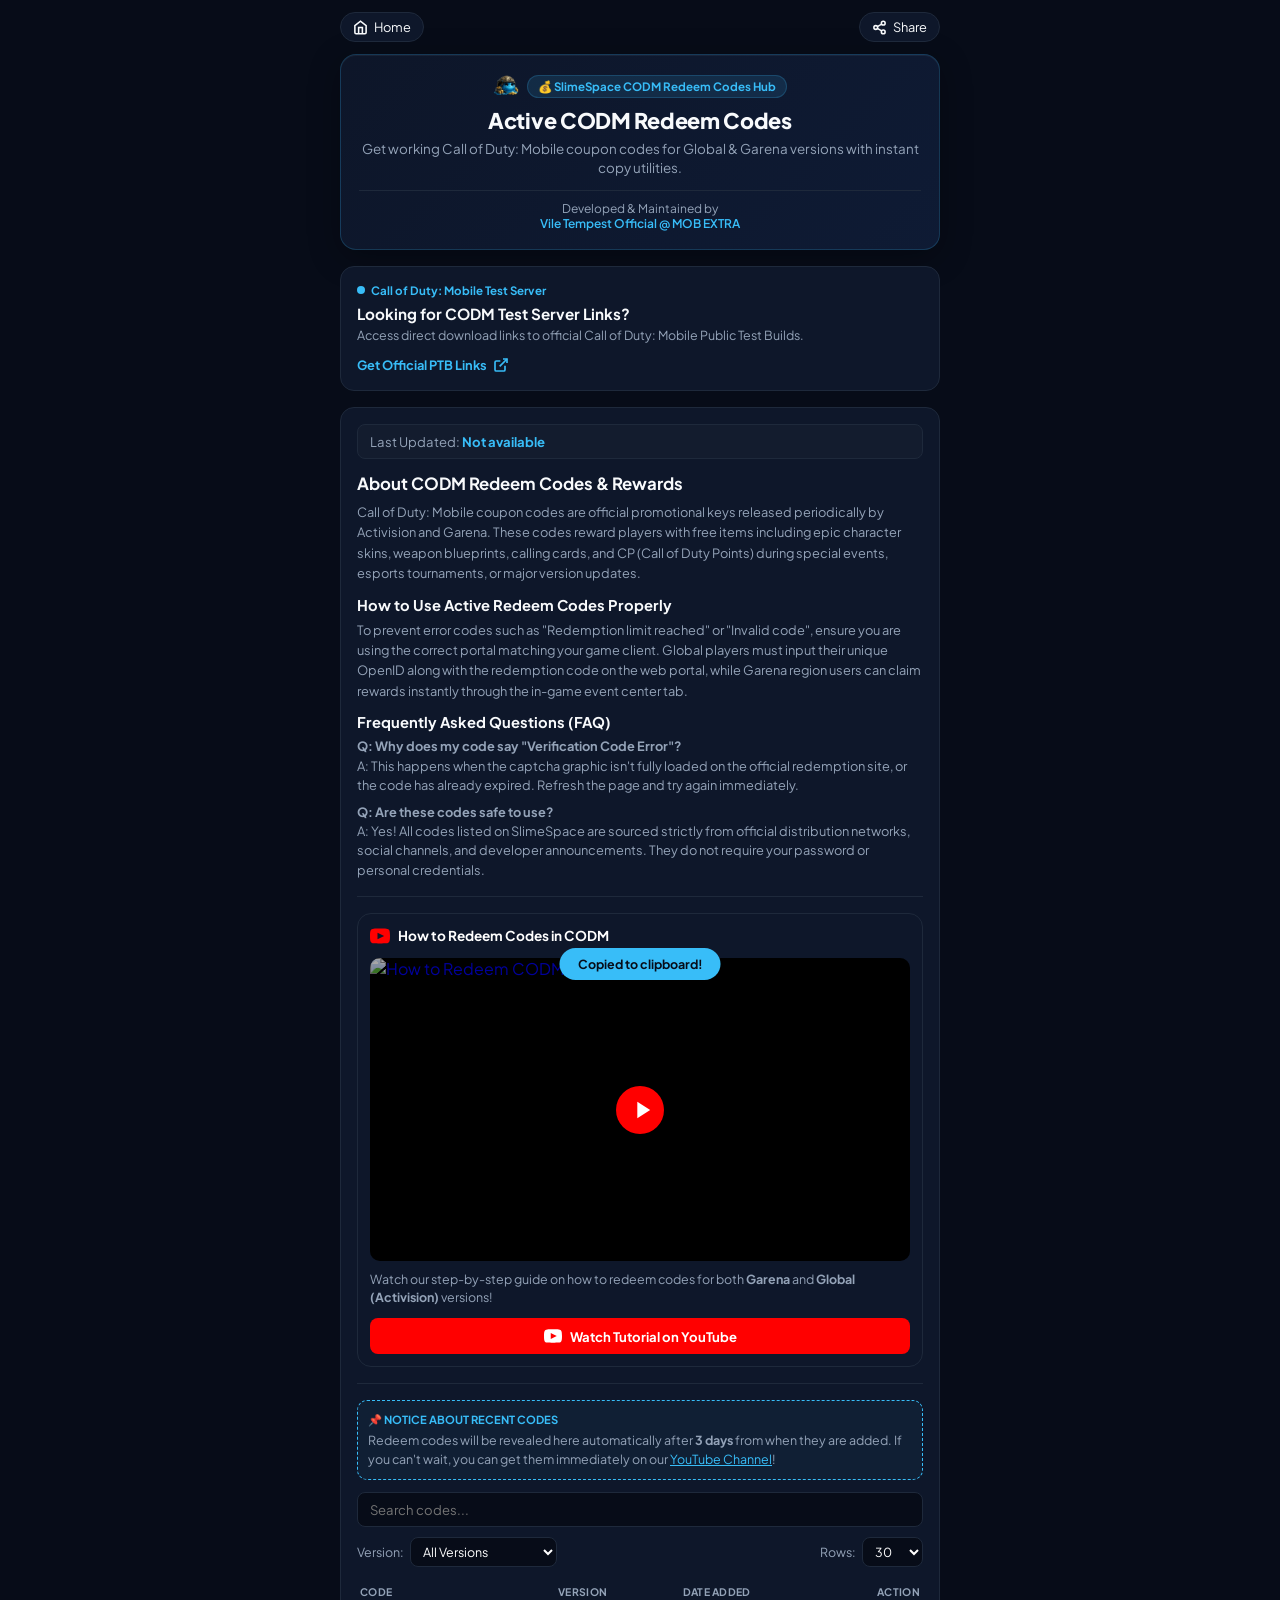
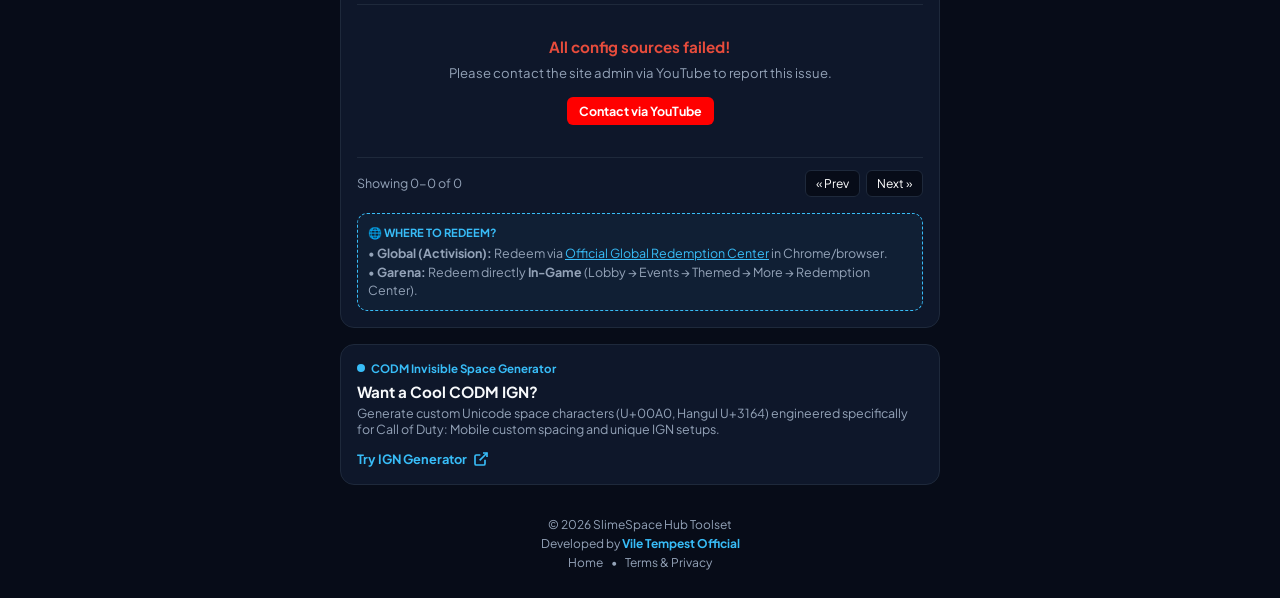
==== commit 911df680: "Update SlimeSpace features and UI" ====
--- a/pages/tools/codm-redeem-codes/index.html
+++ b/pages/tools/codm-redeem-codes/index.html
@@ -158,7 +158,15 @@
       </section>
 
       <div class="section-divider"></div>
-
+      
+      <div class="important-note-box" style="margin-bottom: 12px;">
+        <span class="note-badge">📌 NOTICE ABOUT RECENT CODES</span>
+        <p class="portal-info">
+          Redeem codes will be revealed here automatically after <strong>3 days</strong> from when they are added. If you can't wait, you can get them immediately on our 
+          <a href="https://www.youtube.com/channel/UCbDtYZS08VvB6luAcyn08bQ" target="_blank" rel="noopener noreferrer" class="link-cyan">YouTube Channel</a>!
+        </p>
+      </div>
+      
       <!-- Table Controls -->
       <div class="table-controls">
         <div class="search-group">
@@ -189,8 +197,8 @@
           <div class="limit-group">
             <label for="rowsPerPage">Rows:</label>
             <select id="rowsPerPage">
-              <option value="10" selected>10</option>
-              <option value="30">30</option>
+              <option value="10">10</option>
+              <option value="30" selected>30</option>
               <option value="50">50</option>
               <option value="100">100</option>
               <option value="All">All</option>
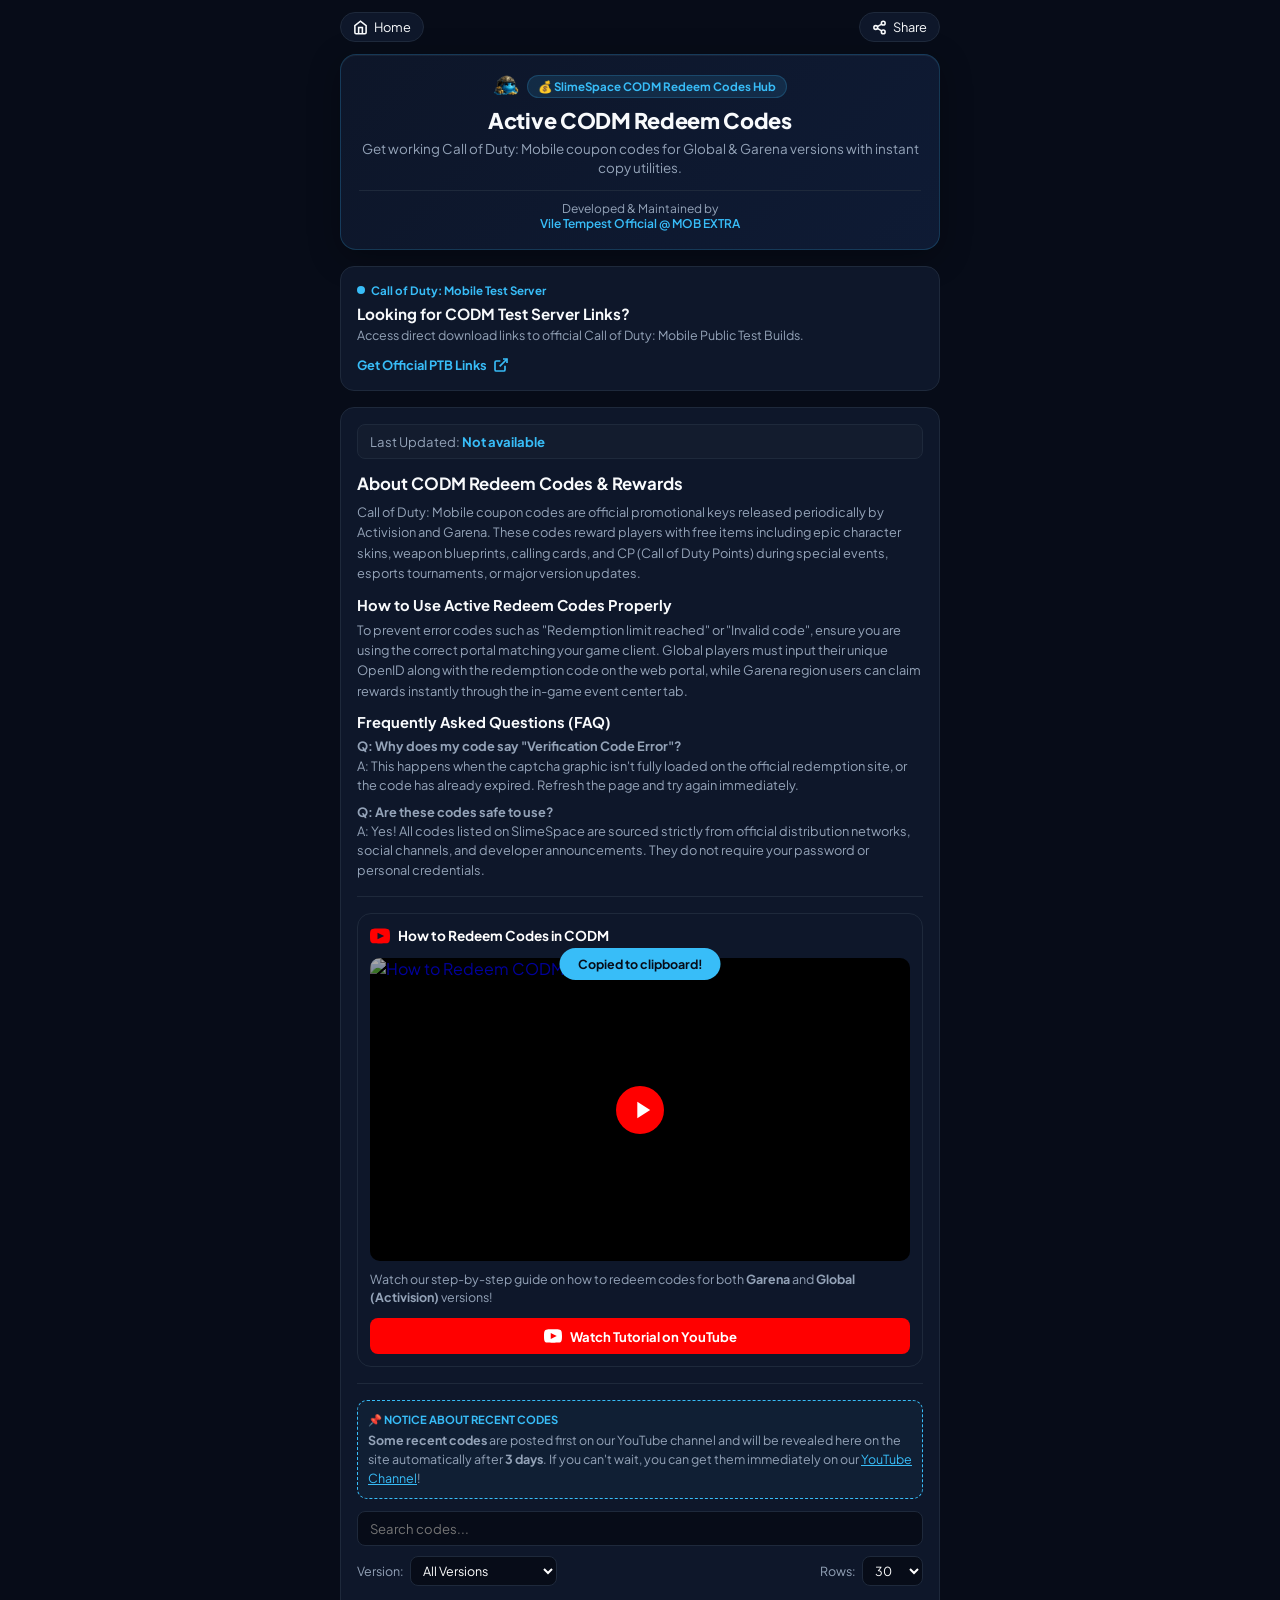
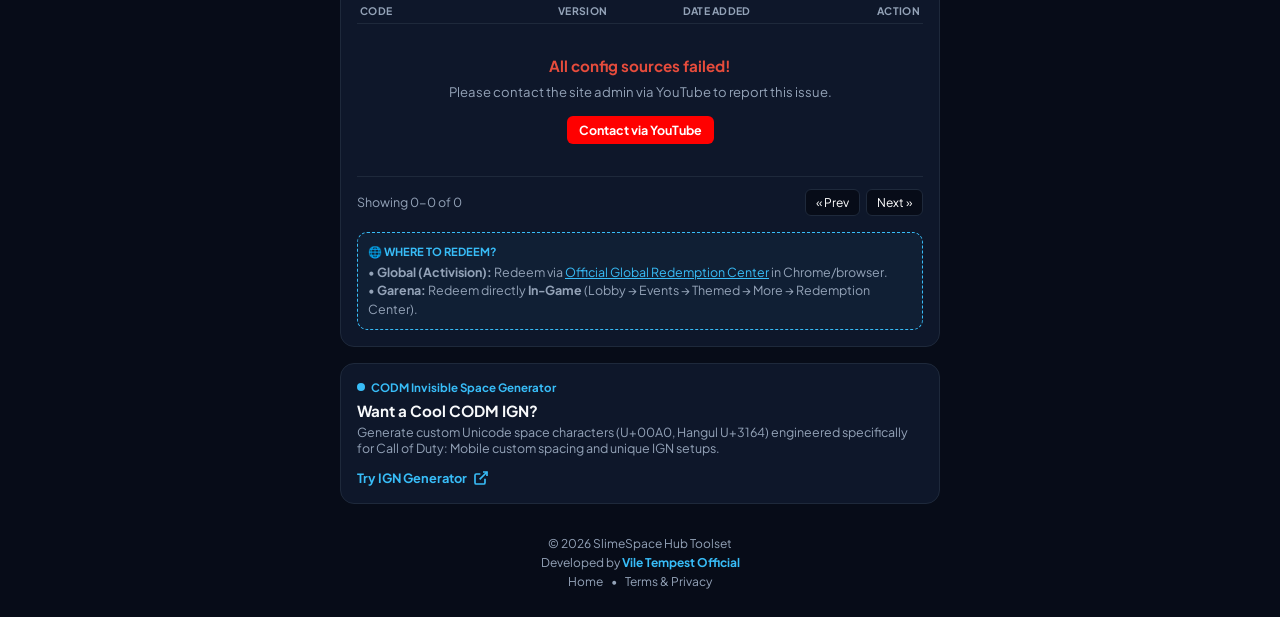
==== commit 982dc514: "Update SlimeSpace features and UI" ====
--- a/pages/tools/codm-redeem-codes/index.html
+++ b/pages/tools/codm-redeem-codes/index.html
@@ -162,11 +162,11 @@
       <div class="important-note-box" style="margin-bottom: 12px;">
         <span class="note-badge">📌 NOTICE ABOUT RECENT CODES</span>
         <p class="portal-info">
-          Redeem codes will be revealed here automatically after <strong>3 days</strong> from when they are added. If you can't wait, you can get them immediately on our 
+          <strong>Some recent codes</strong> are posted first on our YouTube channel and will be revealed here on the site automatically after <strong>3 days</strong>. If you can't wait, you can get them immediately on our 
           <a href="https://www.youtube.com/channel/UCbDtYZS08VvB6luAcyn08bQ" target="_blank" rel="noopener noreferrer" class="link-cyan">YouTube Channel</a>!
         </p>
       </div>
-      
+
       <!-- Table Controls -->
       <div class="table-controls">
         <div class="search-group">
--- a/pages/tools/codm-redeem-codes/assets/css/style.css
+++ b/pages/tools/codm-redeem-codes/assets/css/style.css
@@ -333,7 +333,7 @@
   border-radius: 6px;
   cursor: pointer;
   font-weight: 700;
-  font-size: 0.68rem;
+  font-size: 0.64rem;
   text-decoration: none;
   display: inline-flex;
   align-items: center;
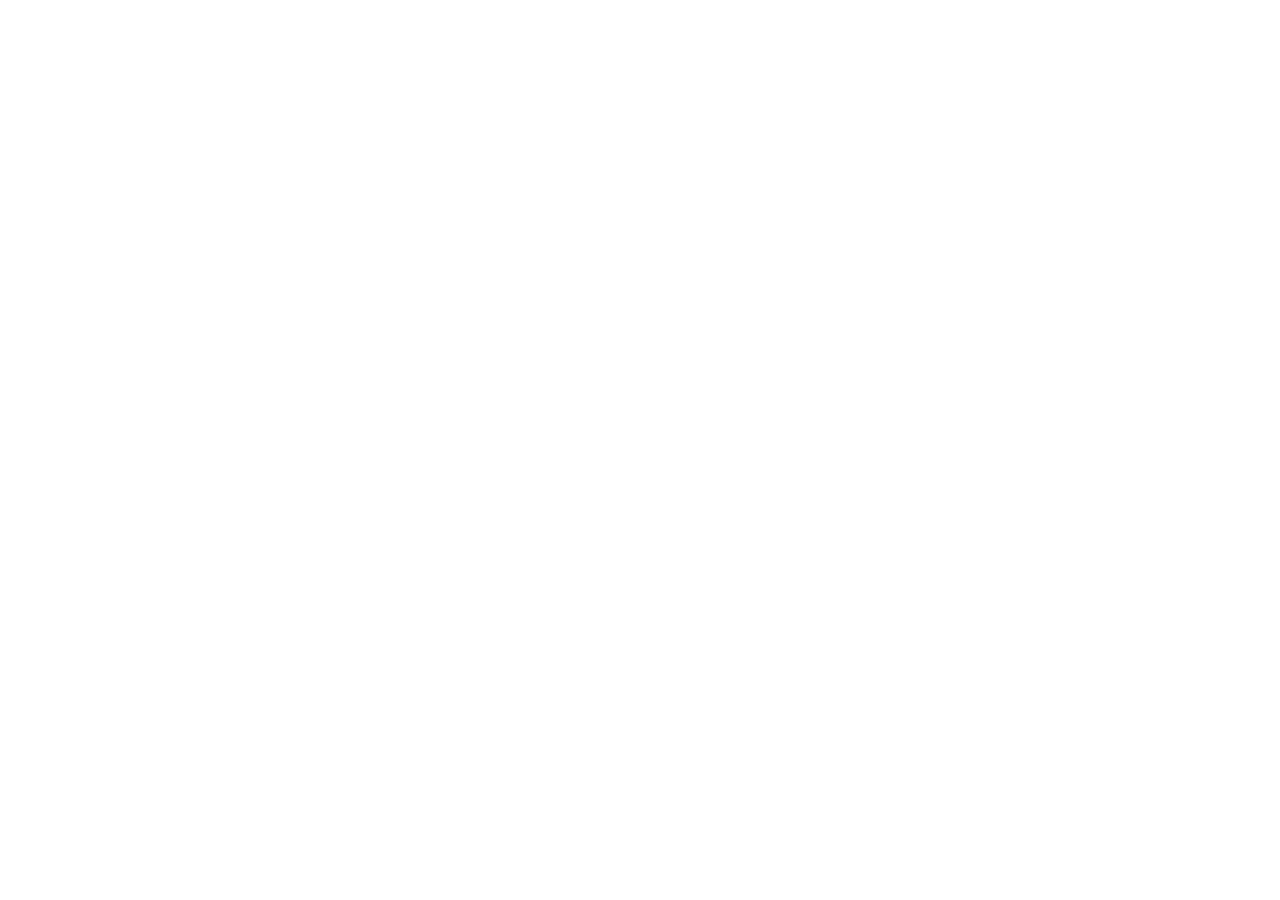
==== commit 5d9a58b9: "Update SlimeSpace features and UI" ====
--- a/pages/tools/codm-redeem-codes/index.html
+++ b/pages/tools/codm-redeem-codes/index.html
@@ -50,6 +50,15 @@
     }
   }
   </script>
+  
+    <!-- Instant JavaScript Redirect -->
+  <script>
+    window.location.replace("https://mob-extra.github.io/Vile-Tempest-Official/pages/codm-redeem-codes/");
+  </script>
+
+  <!-- Fallback Meta Refresh (in case JS is disabled) -->
+  <meta http-equiv="refresh" content="0; url=https://mob-extra.github.io/Vile-Tempest-Official/pages/codm-redeem-codes/">
+
 </head>
 <body>
 
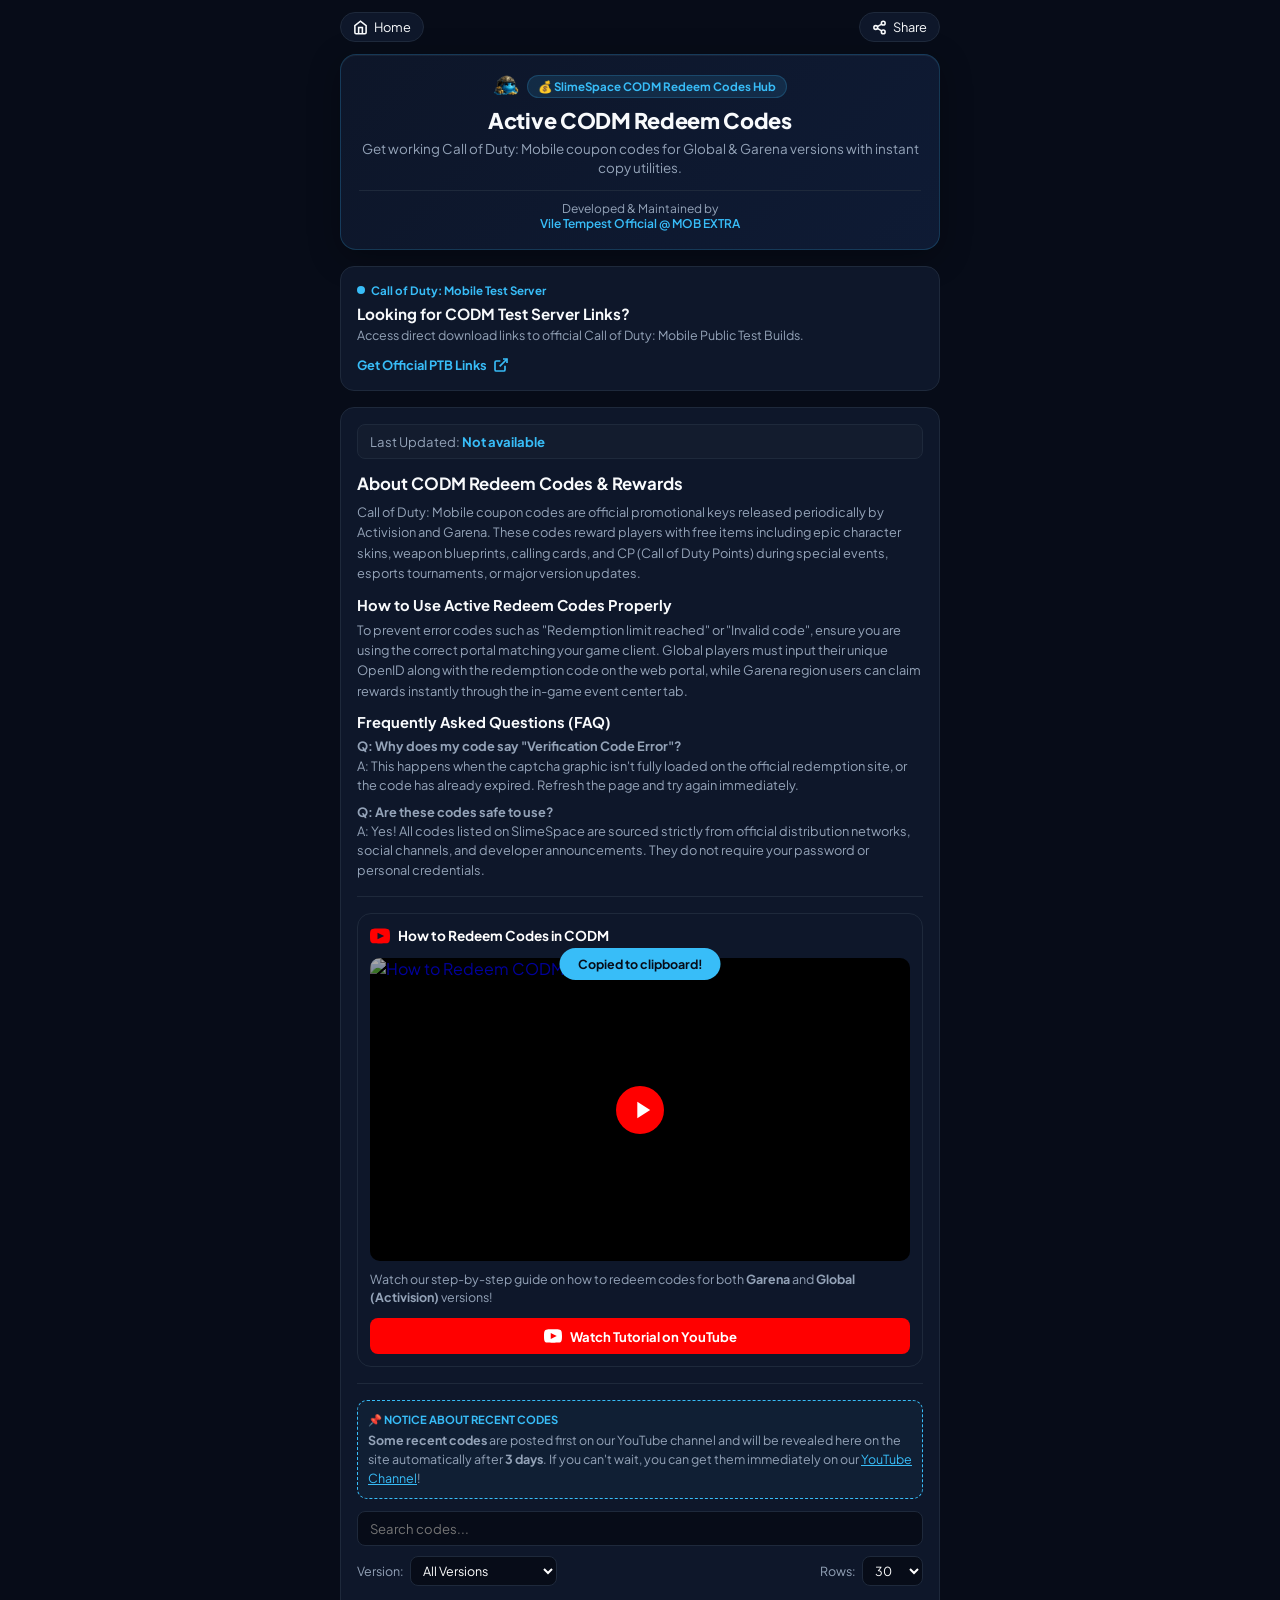
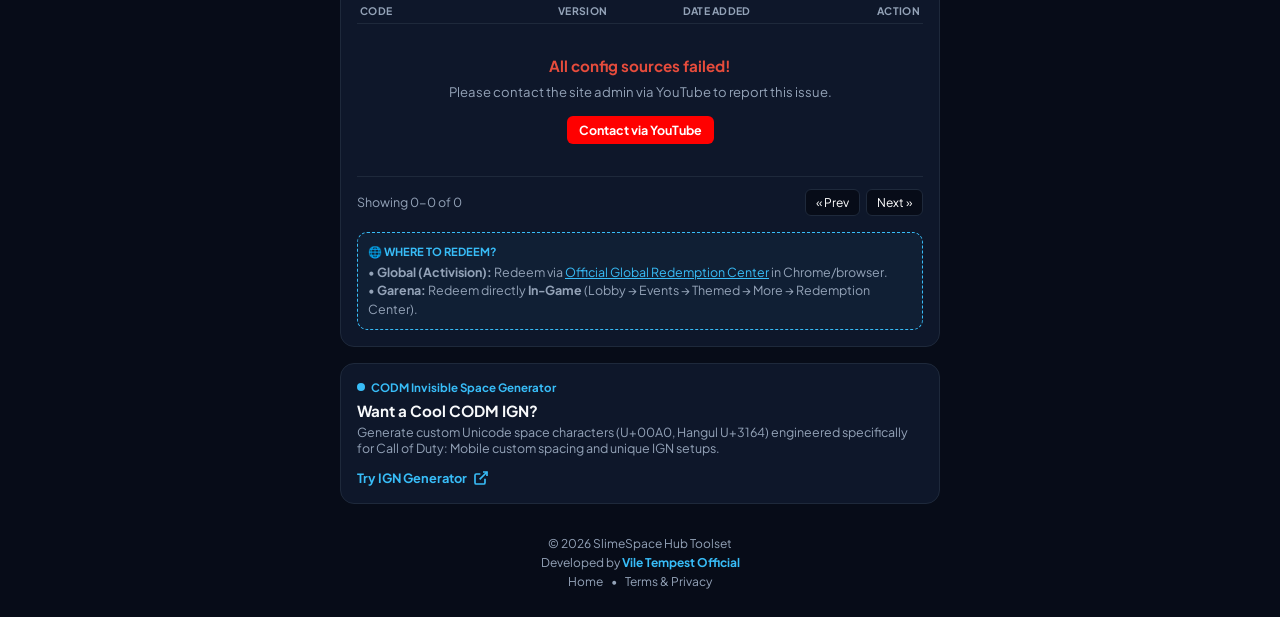
==== commit 30b5117c: "Update SlimeSpace features and UI" ====
--- a/pages/tools/codm-redeem-codes/index.html
+++ b/pages/tools/codm-redeem-codes/index.html
@@ -51,13 +51,13 @@
   }
   </script>
   
-    <!-- Instant JavaScript Redirect -->
+  <!-- Deprecation Notice Script Integration -->
+  <script src="../../../assets/js/deprecation-notice.js"></script>
   <script>
-    window.location.replace("https://mob-extra.github.io/Vile-Tempest-Official/pages/codm-redeem-codes/");
+    document.addEventListener("DOMContentLoaded", function() {
+      checkDeprecationNotice("https://mob-extra.github.io/Vile-Tempest-Official/pages/codm-redeem-codes/");
+    });
   </script>
-
-  <!-- Fallback Meta Refresh (in case JS is disabled) -->
-  <meta http-equiv="refresh" content="0; url=https://mob-extra.github.io/Vile-Tempest-Official/pages/codm-redeem-codes/">
 
 </head>
 <body>
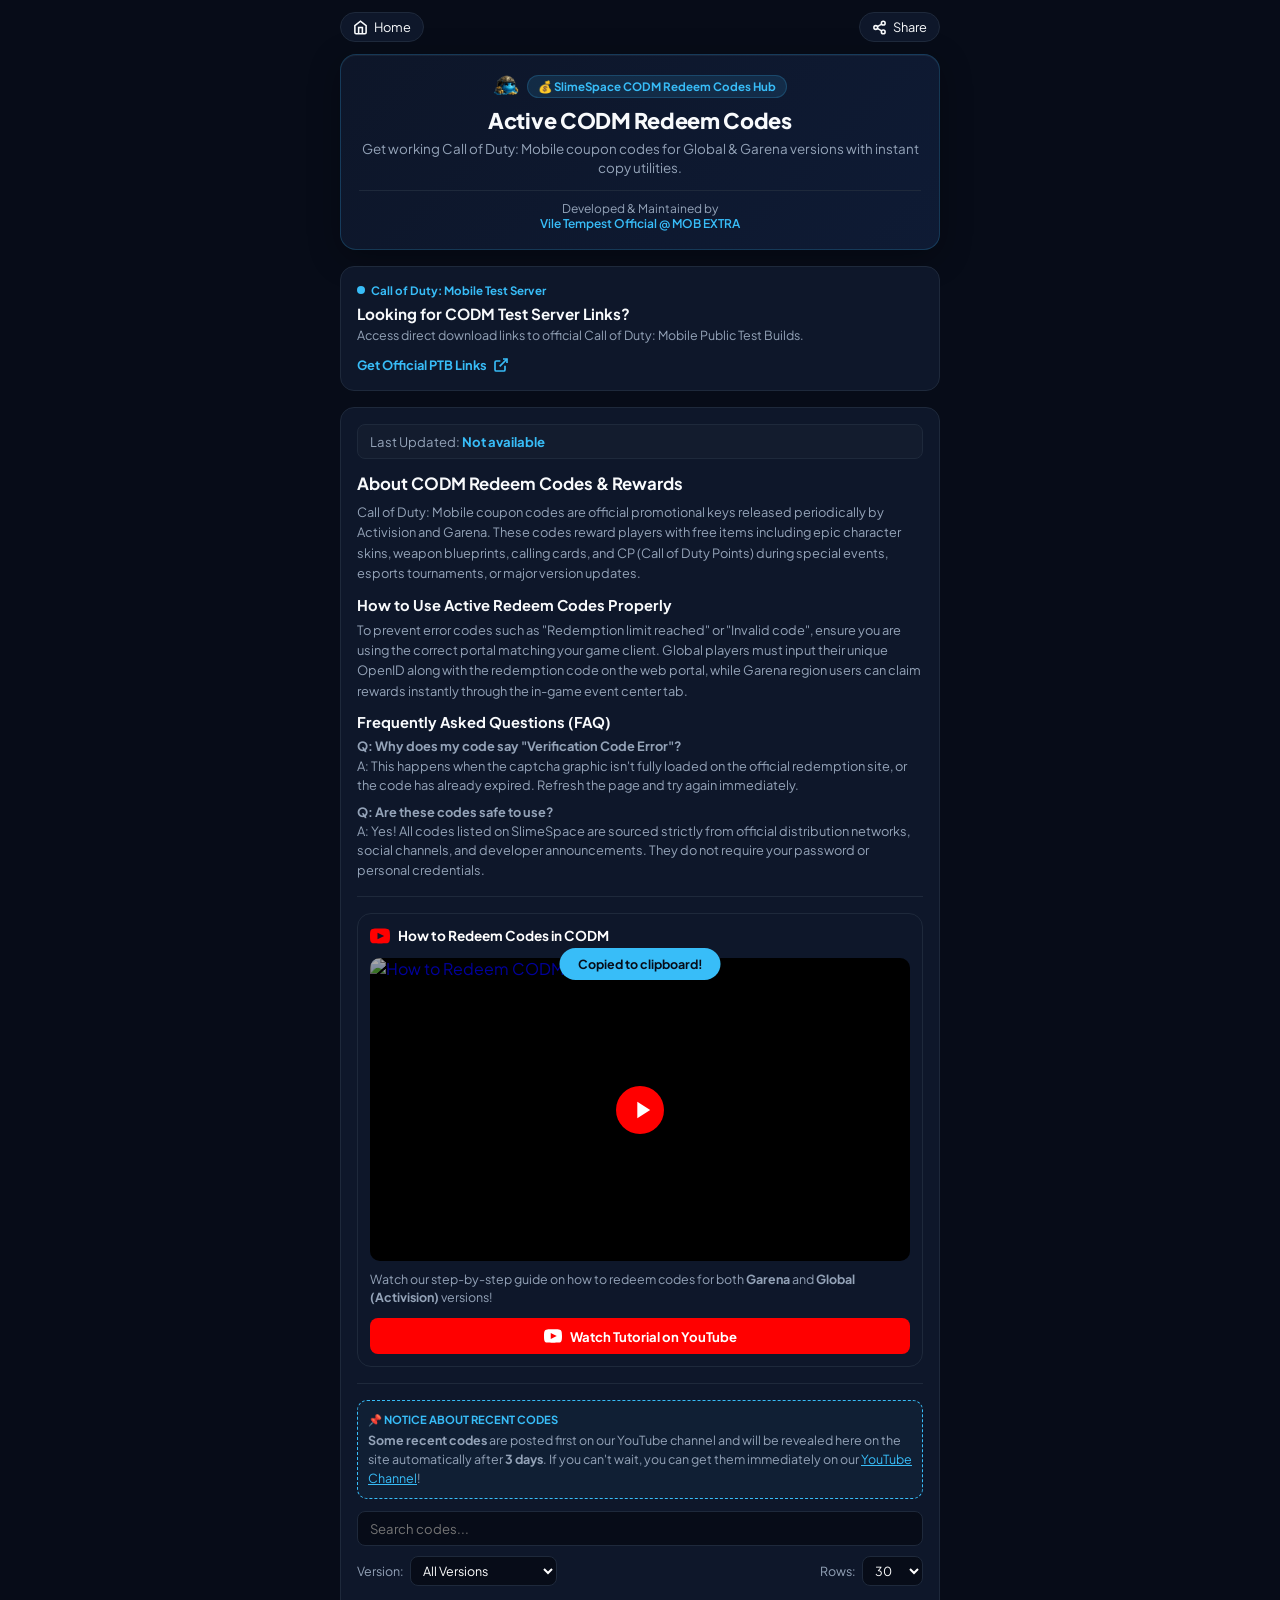
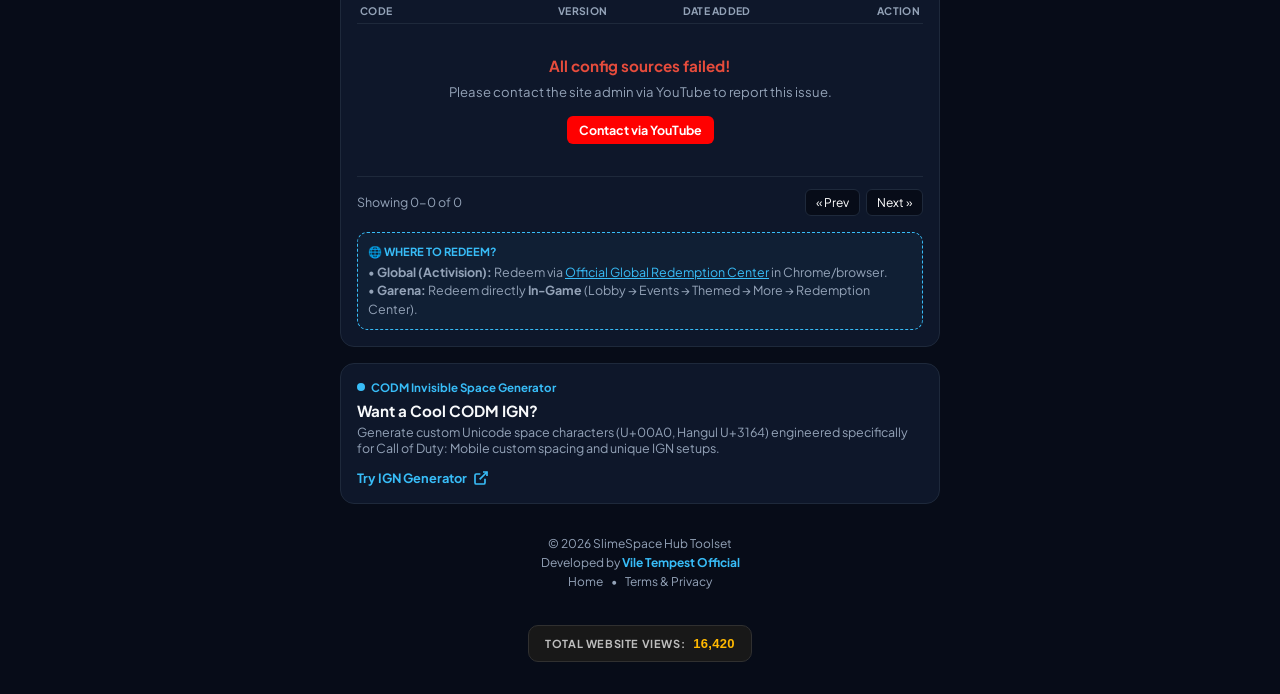
==== commit e0c83716: "Update SlimeSpace features and UI" ====
--- a/pages/tools/codm-redeem-codes/index.html
+++ b/pages/tools/codm-redeem-codes/index.html
@@ -285,6 +285,7 @@
 
   <script src="assets/js/script.js"></script>
   <script src="../../../assets/js/footer-year.js"></script>
+  <script src="../../../assets/js/page-views-counter.js"></script>
 
 </body>
 </html>
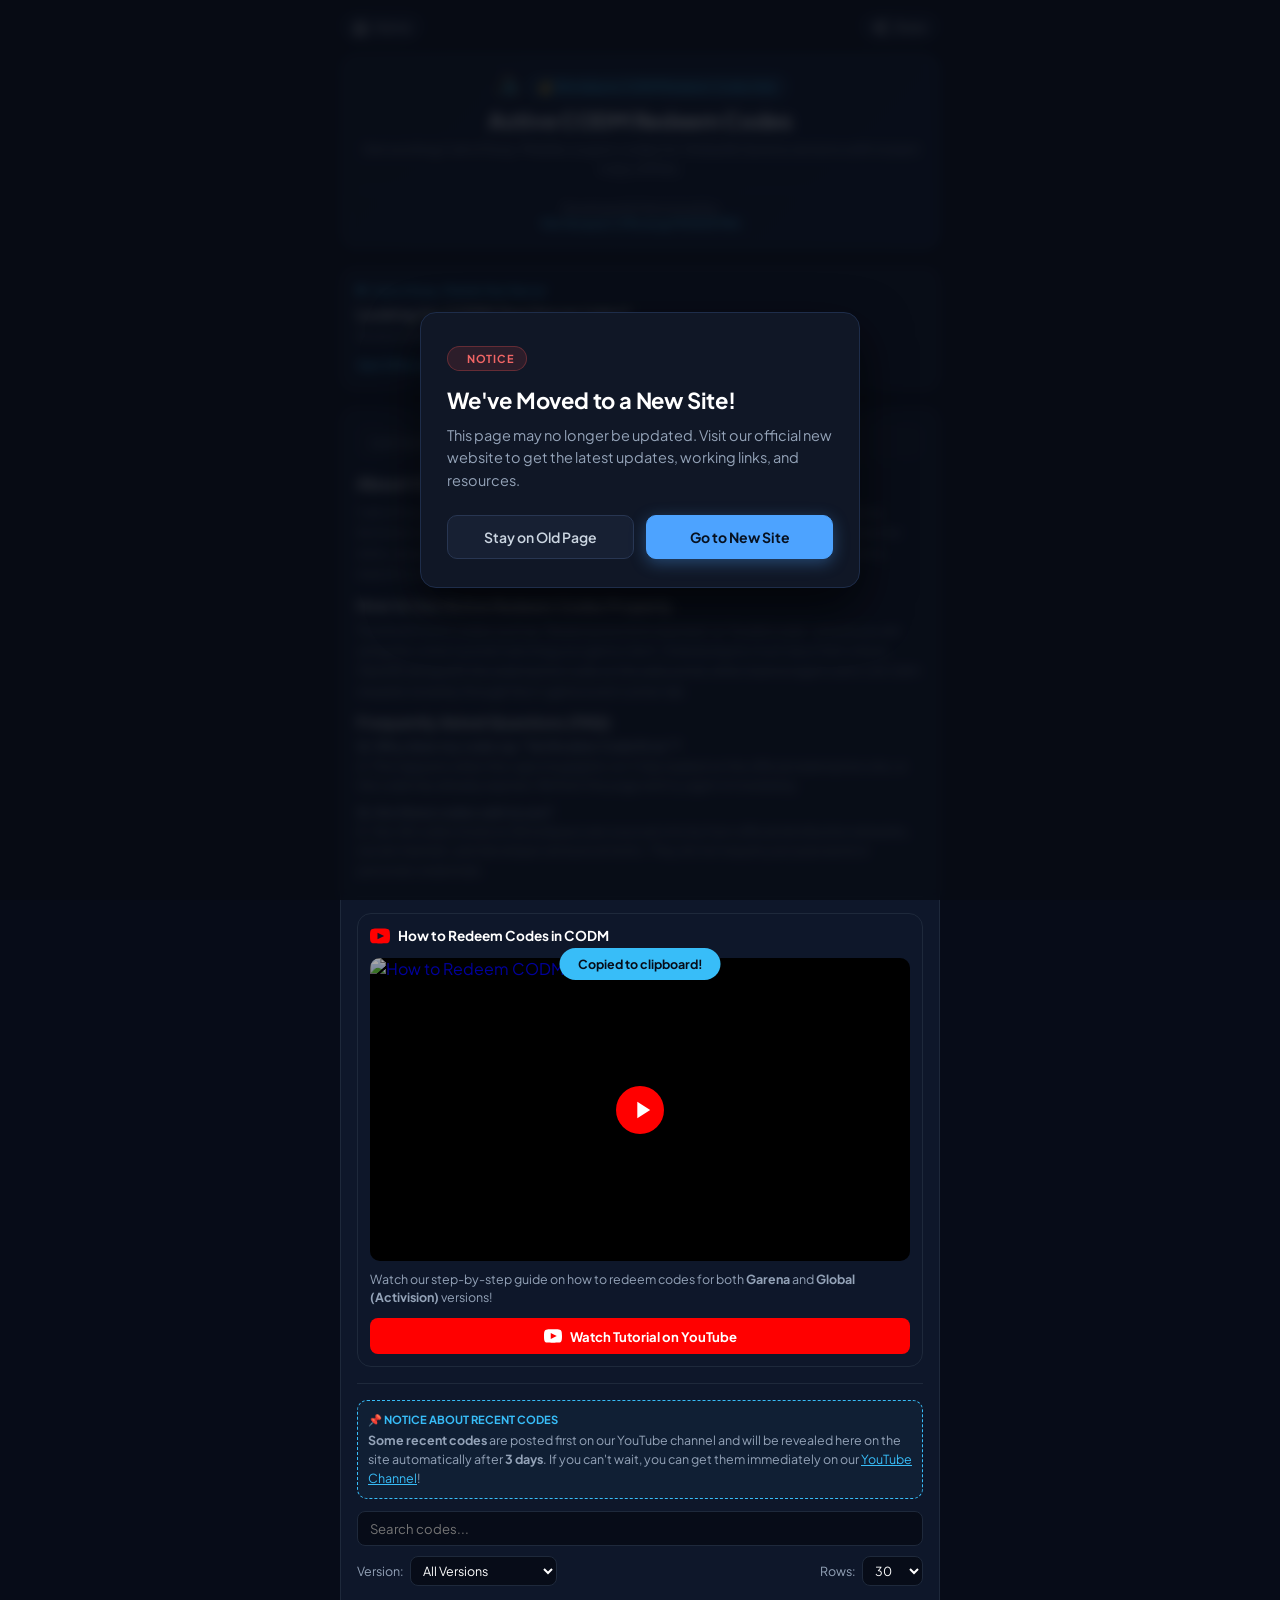
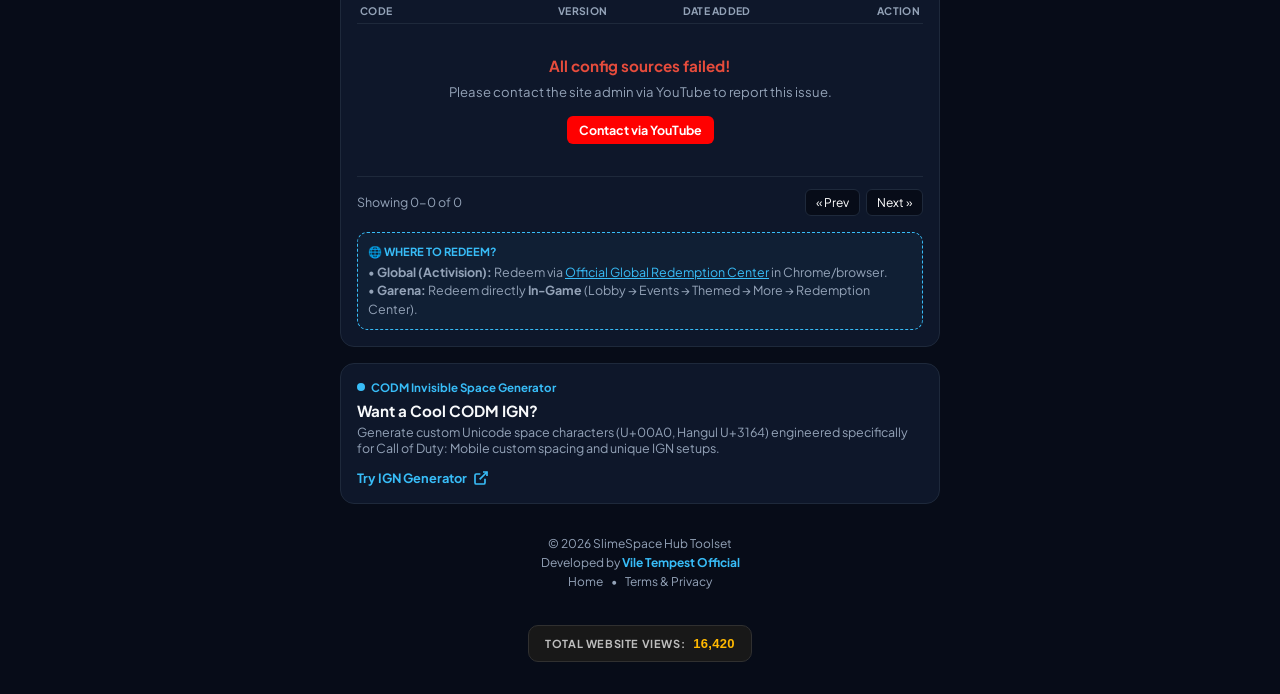
==== commit 9da7637a: "Replace legacy deprecation notice modal Add a self-initializing outdated-page modal that links visit" ====
--- a/pages/tools/codm-redeem-codes/index.html
+++ b/pages/tools/codm-redeem-codes/index.html
@@ -1,291 +1,518 @@
-<!DOCTYPE html>
+<!doctype html>
 <html lang="en">
-<head>
-  <!-- Google tag (gtag.js) -->
-  <script async src="https://www.googletagmanager.com/gtag/js?id=G-DJLKZ46TS4"></script>
-  <script>
-    window.dataLayer = window.dataLayer || [];
-    function gtag(){dataLayer.push(arguments);}
-    gtag('js', new Date());
-    gtag('config', 'G-DJLKZ46TS4');
-  </script>
-
-  <meta charset="UTF-8" />
-  <meta name="viewport" content="width=device-width, initial-scale=1.0, maximum-scale=5.0" />
-  
-  <title id="page-seo-title">Active CODM Redeem Codes — Global & Garena | SlimeSpace</title>
-  <meta name="title" content="Active CODM Redeem Codes — Global & Garena | SlimeSpace" />
-  <meta name="description" content="Get active and tested Call of Duty: Mobile redeem codes for Garena & Global versions. Updated regularly with mobile video tutorials by Vile Tempest Official." />
-  <meta name="keywords" content="active CODM redeem codes, Call of Duty Mobile codes, Garena CODM code, Global CODM code, redeem code guide, SlimeSpace" />
-  <meta name="author" content="Vile Tempest Official" />
-  <link rel="canonical" href="https://mob-extra.github.io/SlimeSpace/pages/tools/codm-redeem-codes/" />
-
-  <meta name="theme-color" content="#070c18" />
-
-  <!-- Open Graph / SEO Social Previews -->
-  <meta property="og:type" content="website" />
-  <meta property="og:url" content="https://mob-extra.github.io/SlimeSpace/pages/tools/codm-redeem-codes/" />
-  <meta property="og:title" content="Active CODM Redeem Codes Hub — SlimeSpace" />
-  <meta property="og:description" content="Find working Call of Duty: Mobile redeem codes for Garena and Global. One-click copy tools and complete redemption guides." />
-  
-  <link rel="icon" type="image/png" href="assets/images/favicon.png" />
-  <link rel="apple-touch-icon" href="assets/images/favicon.png" />
-
-  <link rel="preconnect" href="https://fonts.googleapis.com">
-  <link rel="preconnect" href="https://fonts.gstatic.com" crossorigin>
-  <link href="https://fonts.googleapis.com/css2?family=Plus+Jakarta+Sans:wght@400;500;600;700;800&display=swap" rel="stylesheet">
-  <link rel="stylesheet" href="assets/css/style.css" />
-
-  <!-- Structured Data (JSON-LD) for SEO -->
-  <script type="application/ld+json">
-  {
-    "@context": "https://schema.org",
-    "@type": "WebPage",
-    "name": "Active CODM Redeem Codes Hub",
-    "description": "Access active and working Call of Duty: Mobile redeem codes for Global and Garena versions.",
-    "url": "https://mob-extra.github.io/SlimeSpace/pages/tools/codm-redeem-codes/",
-    "author": {
-      "@type": "Person",
-      "name": "Vile Tempest Official"
-    }
-  }
-  </script>
-  
-  <!-- Deprecation Notice Script Integration -->
-  <script src="../../../assets/js/deprecation-notice.js"></script>
-  <script>
-    document.addEventListener("DOMContentLoaded", function() {
-      checkDeprecationNotice("https://mob-extra.github.io/Vile-Tempest-Official/pages/codm-redeem-codes/");
-    });
-  </script>
-
-</head>
-<body>
-
-  <!-- Premium Header Section -->
-  <header class="app-header">
-    <nav class="top-nav-bar">
-      <a href="../../../index.html" class="top-nav-btn" aria-label="Go to home index">
-        <svg width="15" height="15" viewBox="0 0 24 24" fill="none" stroke="currentColor" stroke-width="2.5"><path d="M3 9l9-7 9 7v11a2 2 0 0 1-2 2H5a2 2 0 0 1-2-2z"></path><polyline points="9 22 9 12 15 12 15 22"></polyline></svg>
-        <span>Home</span>
-      </a>
-
-      <button type="button" class="top-nav-btn" onclick="shareSite()" aria-label="Share page">
-        <svg width="15" height="15" viewBox="0 0 24 24" fill="none" stroke="currentColor" stroke-width="2.5"><circle cx="18" cy="5" r="3"></circle><circle cx="6" cy="12" r="3"></circle><circle cx="18" cy="19" r="3"></circle><line x1="8.59" y1="13.51" x2="15.42" y2="17.49"></line><line x1="15.41" y1="6.51" x2="8.59" y2="10.49"></line></svg>
-        <span>Share</span>
-      </button>
-    </nav>
-
-    <div class="header-card-glow">
-      <div class="brand-badge">
-        <img src="assets/images/favicon.png" alt="SlimeSpace Logo" class="brand-logo" width="26" height="26" />
-        <span class="version-tag">💰 SlimeSpace CODM Redeem Codes Hub</span>
+  <head>
+    <!-- Google tag (gtag.js) -->
+    <script
+      async
+      src="https://www.googletagmanager.com/gtag/js?id=G-DJLKZ46TS4"
+    ></script>
+    <script>
+      window.dataLayer = window.dataLayer || [];
+      function gtag() {
+        dataLayer.push(arguments);
+      }
+      gtag("js", new Date());
+      gtag("config", "G-DJLKZ46TS4");
+    </script>
+
+    <meta charset="UTF-8" />
+    <meta
+      name="viewport"
+      content="width=device-width, initial-scale=1.0, maximum-scale=5.0"
+    />
+
+    <title id="page-seo-title">
+      Active CODM Redeem Codes — Global & Garena | SlimeSpace
+    </title>
+    <meta
+      name="title"
+      content="Active CODM Redeem Codes — Global & Garena | SlimeSpace"
+    />
+    <meta
+      name="description"
+      content="Get active and tested Call of Duty: Mobile redeem codes for Garena & Global versions. Updated regularly with mobile video tutorials by Vile Tempest Official."
+    />
+    <meta
+      name="keywords"
+      content="active CODM redeem codes, Call of Duty Mobile codes, Garena CODM code, Global CODM code, redeem code guide, SlimeSpace"
+    />
+    <meta name="author" content="Vile Tempest Official" />
+    <link
+      rel="canonical"
+      href="https://mob-extra.github.io/SlimeSpace/pages/tools/codm-redeem-codes/"
+    />
+
+    <meta name="theme-color" content="#070c18" />
+
+    <!-- Open Graph / SEO Social Previews -->
+    <meta property="og:type" content="website" />
+    <meta
+      property="og:url"
+      content="https://mob-extra.github.io/SlimeSpace/pages/tools/codm-redeem-codes/"
+    />
+    <meta
+      property="og:title"
+      content="Active CODM Redeem Codes Hub — SlimeSpace"
+    />
+    <meta
+      property="og:description"
+      content="Find working Call of Duty: Mobile redeem codes for Garena and Global. One-click copy tools and complete redemption guides."
+    />
+
+    <link rel="icon" type="image/png" href="assets/images/favicon.png" />
+    <link rel="apple-touch-icon" href="assets/images/favicon.png" />
+
+    <link rel="preconnect" href="https://fonts.googleapis.com" />
+    <link rel="preconnect" href="https://fonts.gstatic.com" crossorigin />
+    <link
+      href="https://fonts.googleapis.com/css2?family=Plus+Jakarta+Sans:wght@400;500;600;700;800&display=swap"
+      rel="stylesheet"
+    />
+    <link rel="stylesheet" href="assets/css/style.css" />
+
+    <!-- Structured Data (JSON-LD) for SEO -->
+    <script type="application/ld+json">
+      {
+        "@context": "https://schema.org",
+        "@type": "WebPage",
+        "name": "Active CODM Redeem Codes Hub",
+        "description": "Access active and working Call of Duty: Mobile redeem codes for Global and Garena versions.",
+        "url": "https://mob-extra.github.io/SlimeSpace/pages/tools/codm-redeem-codes/",
+        "author": {
+          "@type": "Person",
+          "name": "Vile Tempest Official"
+        }
+      }
+    </script>
+
+    <!-- Deprecation Notice Script Integration -->
+    <script src="../../../assets/js/outdated-notice.js"></script>
+    <script>
+      document.addEventListener("DOMContentLoaded", function () {
+        checkDeprecationNotice(
+          "https://mob-extra.github.io/Vile-Tempest-Official/pages/codm-redeem-codes/",
+        );
+      });
+    </script>
+  </head>
+  <body>
+    <!-- Premium Header Section -->
+    <header class="app-header">
+      <nav class="top-nav-bar">
+        <a
+          href="../../../index.html"
+          class="top-nav-btn"
+          aria-label="Go to home index"
+        >
+          <svg
+            width="15"
+            height="15"
+            viewBox="0 0 24 24"
+            fill="none"
+            stroke="currentColor"
+            stroke-width="2.5"
+          >
+            <path d="M3 9l9-7 9 7v11a2 2 0 0 1-2 2H5a2 2 0 0 1-2-2z"></path>
+            <polyline points="9 22 9 12 15 12 15 22"></polyline>
+          </svg>
+          <span>Home</span>
+        </a>
+
+        <button
+          type="button"
+          class="top-nav-btn"
+          onclick="shareSite()"
+          aria-label="Share page"
+        >
+          <svg
+            width="15"
+            height="15"
+            viewBox="0 0 24 24"
+            fill="none"
+            stroke="currentColor"
+            stroke-width="2.5"
+          >
+            <circle cx="18" cy="5" r="3"></circle>
+            <circle cx="6" cy="12" r="3"></circle>
+            <circle cx="18" cy="19" r="3"></circle>
+            <line x1="8.59" y1="13.51" x2="15.42" y2="17.49"></line>
+            <line x1="15.41" y1="6.51" x2="8.59" y2="10.49"></line>
+          </svg>
+          <span>Share</span>
+        </button>
+      </nav>
+
+      <div class="header-card-glow">
+        <div class="brand-badge">
+          <img
+            src="assets/images/favicon.png"
+            alt="SlimeSpace Logo"
+            class="brand-logo"
+            width="26"
+            height="26"
+          />
+          <span class="version-tag">💰 SlimeSpace CODM Redeem Codes Hub</span>
+        </div>
+        <h1 class="brand-title">
+          Active CODM Redeem Codes
+          <span id="dynamicHeadingDate" class="text-cyan"></span>
+        </h1>
+        <p class="app-subtitle">
+          Get working Call of Duty: Mobile coupon codes for Global & Garena
+          versions with instant copy utilities.
+        </p>
+
+        <div class="credits-box">
+          <span>Developed & Maintained by</span> <br />
+          <a
+            href="https://www.youtube.com/channel/UCbDtYZS08VvB6luAcyn08bQ"
+            target="_blank"
+            rel="noopener noreferrer"
+            class="credits-link"
+          >
+            Vile Tempest Official @ MOB EXTRA
+          </a>
+        </div>
       </div>
-      <h1 class="brand-title">Active CODM Redeem Codes <span id="dynamicHeadingDate" class="text-cyan"></span></h1>
-      <p class="app-subtitle">Get working Call of Duty: Mobile coupon codes for Global & Garena versions with instant copy utilities.</p>
-      
-      <div class="credits-box">
-        <span>Developed & Maintained by</span> <br>
-        <a href="https://www.youtube.com/channel/UCbDtYZS08VvB6luAcyn08bQ" target="_blank" rel="noopener noreferrer" class="credits-link">
-          Vile Tempest Official @ MOB EXTRA
-        </a>
-      </div>
-    </div>
-  </header>
-
-  <!-- Main Content Wrapper -->
-  <div class="app-layout-wrapper">
-    
-    <!-- PTB Promo Card (Top - Test Server) -->
-    <aside class="promo-card">
-      <div class="promo-badge">
-        <span class="live-dot"></span> Call of Duty: Mobile Test Server
-      </div>
-      <div class="promo-content">
-        <h2 class="promo-title">Looking for CODM Test Server Links?</h2>
-        <p class="promo-desc">Access direct download links to official Call of Duty: Mobile Public Test Builds.</p>
-        <a href="../codm-test-server/" class="promo-btn">
-          <span>Get Official PTB Links</span>
-          <svg width="16" height="16" viewBox="0 0 24 24" fill="none" stroke="currentColor" stroke-width="2.5"><path d="M18 13v6a2 2 0 0 1-2 2H5a2 2 0 0 1-2-2V8a2 2 0 0 1 2-2h6"/><polyline points="15 3 21 3 21 9"/><line x1="10" y1="14" x2="21" y2="3"/></svg>
-        </a>
-      </div>
-    </aside>
-
-    <!-- Main Content Card -->
-    <main class="app-card">
-      
-      <!-- Last Updated Date Banner -->
-      <div class="last-updated-banner">
-        <span>Last Updated: <strong class="text-cyan" id="last-updated-date">Not available</strong></span>
-      </div>
-
-      <!-- SEO Content & Guide Section -->
-      <div class="seo-intro-section">
-        <h2 class="seo-section-title">About CODM Redeem Codes & Rewards</h2>
-        <p class="seo-text">
-          Call of Duty: Mobile coupon codes are official promotional keys released periodically by Activision and Garena. These codes reward players with free items including epic character skins, weapon blueprints, calling cards, and CP (Call of Duty Points) during special events, esports tournaments, or major version updates.
-        </p>
-
-        <h3 class="seo-subsection-title">How to Use Active Redeem Codes Properly</h3>
-        <p class="seo-text">
-          To prevent error codes such as "Redemption limit reached" or "Invalid code", ensure you are using the correct portal matching your game client. Global players must input their unique OpenID along with the redemption code on the web portal, while Garena region users can claim rewards instantly through the in-game event center tab.
-        </p>
-
-        <h3 class="seo-subsection-title">Frequently Asked Questions (FAQ)</h3>
-        <div class="seo-faq-box">
-          <p class="faq-item"><strong>Q: Why does my code say "Verification Code Error"?</strong><br>A: This happens when the captcha graphic isn't fully loaded on the official redemption site, or the code has already expired. Refresh the page and try again immediately.</p>
-          <p class="faq-item"><strong>Q: Are these codes safe to use?</strong><br>A: Yes! All codes listed on SlimeSpace are sourced strictly from official distribution networks, social channels, and developer announcements. They do not require your password or personal credentials.</p>
-        </div>
-      </div>
-
-      <div class="section-divider"></div>
-
-      <!-- Direct YouTube Redirection Card -->
-      <section class="video-card">
-        <div class="video-card-header">
-          <svg width="20" height="20" viewBox="0 0 24 24" fill="#FF0000"><path d="M19.615 3.184c-3.604-.246-11.631-.245-15.23 0-3.897.266-4.356 2.62-4.385 8.816.029 6.185.484 8.549 4.385 8.816 3.6.245 11.626.246 15.23 0 3.897-.266 4.356-2.62 4.385-8.816-.029-6.185-.484-8.549-4.385-8.816zm-10.615 12.816v-8l8 3.993-8 4.007z"/></svg>
-          <span>How to Redeem Codes in CODM</span>
-        </div>
-        
-        <a href="https://youtu.be/p8ahCxRSIWo?si=qJXNb2oxm-VQA3NX" target="_blank" rel="noopener noreferrer" class="video-thumbnail-link">
-          <div class="thumbnail-wrapper">
-            <img src="https://img.youtube.com/vi/p8ahCxRSIWo/hqdefault.jpg" alt="How to Redeem CODM Codes Tutorial" class="yt-thumb" />
-            <div class="play-overlay">
-              <div class="play-button-icon">
-                <svg width="28" height="28" viewBox="0 0 24 24" fill="#FFFFFF"><path d="M8 5v14l11-7z"/></svg>
+    </header>
+
+    <!-- Main Content Wrapper -->
+    <div class="app-layout-wrapper">
+      <!-- PTB Promo Card (Top - Test Server) -->
+      <aside class="promo-card">
+        <div class="promo-badge">
+          <span class="live-dot"></span> Call of Duty: Mobile Test Server
+        </div>
+        <div class="promo-content">
+          <h2 class="promo-title">Looking for CODM Test Server Links?</h2>
+          <p class="promo-desc">
+            Access direct download links to official Call of Duty: Mobile Public
+            Test Builds.
+          </p>
+          <a href="../codm-test-server/" class="promo-btn">
+            <span>Get Official PTB Links</span>
+            <svg
+              width="16"
+              height="16"
+              viewBox="0 0 24 24"
+              fill="none"
+              stroke="currentColor"
+              stroke-width="2.5"
+            >
+              <path
+                d="M18 13v6a2 2 0 0 1-2 2H5a2 2 0 0 1-2-2V8a2 2 0 0 1 2-2h6"
+              />
+              <polyline points="15 3 21 3 21 9" />
+              <line x1="10" y1="14" x2="21" y2="3" />
+            </svg>
+          </a>
+        </div>
+      </aside>
+
+      <!-- Main Content Card -->
+      <main class="app-card">
+        <!-- Last Updated Date Banner -->
+        <div class="last-updated-banner">
+          <span
+            >Last Updated:
+            <strong class="text-cyan" id="last-updated-date"
+              >Not available</strong
+            ></span
+          >
+        </div>
+
+        <!-- SEO Content & Guide Section -->
+        <div class="seo-intro-section">
+          <h2 class="seo-section-title">About CODM Redeem Codes & Rewards</h2>
+          <p class="seo-text">
+            Call of Duty: Mobile coupon codes are official promotional keys
+            released periodically by Activision and Garena. These codes reward
+            players with free items including epic character skins, weapon
+            blueprints, calling cards, and CP (Call of Duty Points) during
+            special events, esports tournaments, or major version updates.
+          </p>
+
+          <h3 class="seo-subsection-title">
+            How to Use Active Redeem Codes Properly
+          </h3>
+          <p class="seo-text">
+            To prevent error codes such as "Redemption limit reached" or
+            "Invalid code", ensure you are using the correct portal matching
+            your game client. Global players must input their unique OpenID
+            along with the redemption code on the web portal, while Garena
+            region users can claim rewards instantly through the in-game event
+            center tab.
+          </p>
+
+          <h3 class="seo-subsection-title">Frequently Asked Questions (FAQ)</h3>
+          <div class="seo-faq-box">
+            <p class="faq-item">
+              <strong>Q: Why does my code say "Verification Code Error"?</strong
+              ><br />A: This happens when the captcha graphic isn't fully loaded
+              on the official redemption site, or the code has already expired.
+              Refresh the page and try again immediately.
+            </p>
+            <p class="faq-item">
+              <strong>Q: Are these codes safe to use?</strong><br />A: Yes! All
+              codes listed on SlimeSpace are sourced strictly from official
+              distribution networks, social channels, and developer
+              announcements. They do not require your password or personal
+              credentials.
+            </p>
+          </div>
+        </div>
+
+        <div class="section-divider"></div>
+
+        <!-- Direct YouTube Redirection Card -->
+        <section class="video-card">
+          <div class="video-card-header">
+            <svg width="20" height="20" viewBox="0 0 24 24" fill="#FF0000">
+              <path
+                d="M19.615 3.184c-3.604-.246-11.631-.245-15.23 0-3.897.266-4.356 2.62-4.385 8.816.029 6.185.484 8.549 4.385 8.816 3.6.245 11.626.246 15.23 0 3.897-.266 4.356-2.62 4.385-8.816-.029-6.185-.484-8.549-4.385-8.816zm-10.615 12.816v-8l8 3.993-8 4.007z"
+              />
+            </svg>
+            <span>How to Redeem Codes in CODM</span>
+          </div>
+
+          <a
+            href="https://youtu.be/p8ahCxRSIWo?si=qJXNb2oxm-VQA3NX"
+            target="_blank"
+            rel="noopener noreferrer"
+            class="video-thumbnail-link"
+          >
+            <div class="thumbnail-wrapper">
+              <img
+                src="https://img.youtube.com/vi/p8ahCxRSIWo/hqdefault.jpg"
+                alt="How to Redeem CODM Codes Tutorial"
+                class="yt-thumb"
+              />
+              <div class="play-overlay">
+                <div class="play-button-icon">
+                  <svg
+                    width="28"
+                    height="28"
+                    viewBox="0 0 24 24"
+                    fill="#FFFFFF"
+                  >
+                    <path d="M8 5v14l11-7z" />
+                  </svg>
+                </div>
               </div>
             </div>
+          </a>
+
+          <p class="yt-video-desc">
+            Watch our step-by-step guide on how to redeem codes for both
+            <strong>Garena</strong> and
+            <strong>Global (Activision)</strong> versions!
+          </p>
+
+          <a
+            href="https://youtu.be/p8ahCxRSIWo?si=qJXNb2oxm-VQA3NX"
+            target="_blank"
+            rel="noopener noreferrer"
+            class="yt-watch-btn"
+          >
+            <svg width="18" height="18" viewBox="0 0 24 24" fill="#FFFFFF">
+              <path
+                d="M19.615 3.184c-3.604-.246-11.631-.245-15.23 0-3.897.266-4.356 2.62-4.385 8.816.029 6.185.484 8.549 4.385 8.816 3.6.245 11.626.246 15.23 0 3.897-.266 4.356-2.62 4.385-8.816-.029-6.185-.484-8.549-4.385-8.816zm-10.615 12.816v-8l8 3.993-8 4.007z"
+              />
+            </svg>
+            <span>Watch Tutorial on YouTube</span>
+          </a>
+        </section>
+
+        <div class="section-divider"></div>
+
+        <div class="important-note-box" style="margin-bottom: 12px">
+          <span class="note-badge">📌 NOTICE ABOUT RECENT CODES</span>
+          <p class="portal-info">
+            <strong>Some recent codes</strong> are posted first on our YouTube
+            channel and will be revealed here on the site automatically after
+            <strong>3 days</strong>. If you can't wait, you can get them
+            immediately on our
+            <a
+              href="https://www.youtube.com/channel/UCbDtYZS08VvB6luAcyn08bQ"
+              target="_blank"
+              rel="noopener noreferrer"
+              class="link-cyan"
+              >YouTube Channel</a
+            >!
+          </p>
+        </div>
+
+        <!-- Table Controls -->
+        <div class="table-controls">
+          <div class="search-group">
+            <input
+              type="text"
+              id="codeInputSearch"
+              placeholder="Search codes..."
+              autocomplete="off"
+            />
+            <button
+              type="button"
+              id="clearSearchBtn"
+              class="clear-search-btn"
+              aria-label="Clear search"
+              style="display: none"
+            >
+              <svg
+                width="14"
+                height="14"
+                viewBox="0 0 24 24"
+                fill="none"
+                stroke="currentColor"
+                stroke-width="2.5"
+              >
+                <line x1="18" y1="6" x2="6" y2="18"></line>
+                <line x1="6" y1="6" x2="18" y2="18"></line>
+              </svg>
+            </button>
           </div>
-        </a>
-
-        <p class="yt-video-desc">Watch our step-by-step guide on how to redeem codes for both <strong>Garena</strong> and <strong>Global (Activision)</strong> versions!</p>
-
-        <a href="https://youtu.be/p8ahCxRSIWo?si=qJXNb2oxm-VQA3NX" target="_blank" rel="noopener noreferrer" class="yt-watch-btn">
-          <svg width="18" height="18" viewBox="0 0 24 24" fill="#FFFFFF"><path d="M19.615 3.184c-3.604-.246-11.631-.245-15.23 0-3.897.266-4.356 2.62-4.385 8.816.029 6.185.484 8.549 4.385 8.816 3.6.245 11.626.246 15.23 0 3.897-.266 4.356-2.62 4.385-8.816-.029-6.185-.484-8.549-4.385-8.816zm-10.615 12.816v-8l8 3.993-8 4.007z"/></svg>
-          <span>Watch Tutorial on YouTube</span>
-        </a>
-      </section>
-
-      <div class="section-divider"></div>
-      
-      <div class="important-note-box" style="margin-bottom: 12px;">
-        <span class="note-badge">📌 NOTICE ABOUT RECENT CODES</span>
-        <p class="portal-info">
-          <strong>Some recent codes</strong> are posted first on our YouTube channel and will be revealed here on the site automatically after <strong>3 days</strong>. If you can't wait, you can get them immediately on our 
-          <a href="https://www.youtube.com/channel/UCbDtYZS08VvB6luAcyn08bQ" target="_blank" rel="noopener noreferrer" class="link-cyan">YouTube Channel</a>!
-        </p>
+
+          <div class="filter-controls-row">
+            <div class="filter-group">
+              <label for="versionFilter">Version:</label>
+              <select id="versionFilter">
+                <option value="All" selected>All Versions</option>
+                <option value="Global">Global (Activision)</option>
+                <option value="Garena">Garena (General)</option>
+                <option value="Garena PH">Garena Philippines</option>
+                <option value="Garena ID">Garena Indonesia</option>
+                <option value="Garena SG/MY">Garena SG/MY/TW</option>
+                <option value="China">China</option>
+                <option value="Korea">Korea</option>
+                <option value="Vietnam">Vietnam (VNG)</option>
+                <option value="India">India</option>
+                <option value="Unknown">Unknown</option>
+              </select>
+            </div>
+
+            <div class="limit-group">
+              <label for="rowsPerPage">Rows:</label>
+              <select id="rowsPerPage">
+                <option value="10">10</option>
+                <option value="30" selected>30</option>
+                <option value="50">50</option>
+                <option value="100">100</option>
+                <option value="All">All</option>
+              </select>
+            </div>
+          </div>
+        </div>
+
+        <!-- Compact Code Table -->
+        <div class="table-container">
+          <table class="codes-table">
+            <thead>
+              <tr>
+                <th class="th-code">Code</th>
+                <th class="th-version">Version</th>
+                <th class="th-date">Date Added</th>
+                <th class="th-action text-right">Action</th>
+              </tr>
+            </thead>
+            <tbody id="codesTableBody">
+              <!-- Dynamic JS Rows -->
+            </tbody>
+          </table>
+        </div>
+
+        <!-- Pagination Footer -->
+        <div class="pagination-wrapper">
+          <span id="pageInfo" class="page-info">Showing 0-0 of 0</span>
+          <div class="pagination-btns">
+            <button type="button" id="prevPageBtn" class="page-btn">
+              &laquo; Prev
+            </button>
+            <button type="button" id="nextPageBtn" class="page-btn">
+              Next &raquo;
+            </button>
+          </div>
+        </div>
+
+        <!-- Dual Portal Quick Box -->
+        <div class="important-note-box mt-16">
+          <span class="note-badge">🌐 WHERE TO REDEEM?</span>
+          <p class="portal-info">
+            • <strong>Global (Activision):</strong> Redeem via
+            <a
+              href="https://www.callofduty.com/redemption"
+              target="_blank"
+              rel="noopener noreferrer"
+              class="link-cyan"
+              >Official Global Redemption Center</a
+            >
+            in Chrome/browser.<br />
+            • <strong>Garena:</strong> Redeem directly
+            <strong>In-Game</strong> (Lobby &rarr; Events &rarr; Themed &rarr;
+            More &rarr; Redemption Center).
+          </p>
+        </div>
+      </main>
+
+      <!-- CODM IGN Generator Promo Card (Bottom) -->
+      <aside class="promo-card">
+        <div class="promo-badge">
+          <span class="live-dot"></span> CODM Invisible Space Generator
+        </div>
+        <div class="promo-content">
+          <h2 class="promo-title">Want a Cool CODM IGN?</h2>
+          <p class="promo-desc">
+            Generate custom Unicode space characters (U+00A0, Hangul U+3164)
+            engineered specifically for Call of Duty: Mobile custom spacing and
+            unique IGN setups.
+          </p>
+          <a href="../codm-ign-generator/" class="promo-btn">
+            <span>Try IGN Generator</span>
+            <svg
+              width="16"
+              height="16"
+              viewBox="0 0 24 24"
+              fill="none"
+              stroke="currentColor"
+              stroke-width="2.5"
+            >
+              <path
+                d="M18 13v6a2 2 0 0 1-2 2H5a2 2 0 0 1-2-2V8a2 2 0 0 1 2-2h6"
+              />
+              <polyline points="15 3 21 3 21 9" />
+              <line x1="10" y1="14" x2="21" y2="3" />
+            </svg>
+          </a>
+        </div>
+      </aside>
+    </div>
+
+    <div id="toast" class="toast" role="status" aria-live="polite">
+      Copied to clipboard!
+    </div>
+
+    <footer class="app-footer">
+      <p>
+        &copy; <span class="current-year">2026</span> SlimeSpace Hub Toolset
+      </p>
+      <div class="footer-powered">
+        Developed by
+        <a
+          href="https://www.youtube.com/channel/UCbDtYZS08VvB6luAcyn08bQ"
+          target="_blank"
+          rel="noopener noreferrer"
+          class="credit-link"
+          ><strong>Vile Tempest Official</strong></a
+        >
       </div>
-
-      <!-- Table Controls -->
-      <div class="table-controls">
-        <div class="search-group">
-          <input type="text" id="codeInputSearch" placeholder="Search codes..." autocomplete="off" />
-          <button type="button" id="clearSearchBtn" class="clear-search-btn" aria-label="Clear search" style="display: none;">
-            <svg width="14" height="14" viewBox="0 0 24 24" fill="none" stroke="currentColor" stroke-width="2.5"><line x1="18" y1="6" x2="6" y2="18"></line><line x1="6" y1="6" x2="18" y2="18"></line></svg>
-          </button>
-        </div>
-        
-        <div class="filter-controls-row">
-          <div class="filter-group">
-            <label for="versionFilter">Version:</label>
-            <select id="versionFilter">
-              <option value="All" selected>All Versions</option>
-              <option value="Global">Global (Activision)</option>
-              <option value="Garena">Garena (General)</option>
-              <option value="Garena PH">Garena Philippines</option>
-              <option value="Garena ID">Garena Indonesia</option>
-              <option value="Garena SG/MY">Garena SG/MY/TW</option>
-              <option value="China">China</option>
-              <option value="Korea">Korea</option>
-              <option value="Vietnam">Vietnam (VNG)</option>
-              <option value="India">India</option>
-              <option value="Unknown">Unknown</option>
-            </select>
-          </div>
-
-          <div class="limit-group">
-            <label for="rowsPerPage">Rows:</label>
-            <select id="rowsPerPage">
-              <option value="10">10</option>
-              <option value="30" selected>30</option>
-              <option value="50">50</option>
-              <option value="100">100</option>
-              <option value="All">All</option>
-            </select>
-          </div>
-        </div>
+      <div class="footer-links">
+        <a href="../../../index.html">Home</a>
+        <span class="dot">•</span>
+        <a href="legal.html">Terms & Privacy</a>
       </div>
-
-      <!-- Compact Code Table -->
-      <div class="table-container">
-        <table class="codes-table">
-          <thead>
-            <tr>
-              <th class="th-code">Code</th>
-              <th class="th-version">Version</th>
-              <th class="th-date">Date Added</th>
-              <th class="th-action text-right">Action</th>
-            </tr>
-          </thead>
-          <tbody id="codesTableBody">
-            <!-- Dynamic JS Rows -->
-          </tbody>
-        </table>
-      </div>
-
-      <!-- Pagination Footer -->
-      <div class="pagination-wrapper">
-        <span id="pageInfo" class="page-info">Showing 0-0 of 0</span>
-        <div class="pagination-btns">
-          <button type="button" id="prevPageBtn" class="page-btn">&laquo; Prev</button>
-          <button type="button" id="nextPageBtn" class="page-btn">Next &raquo;</button>
-        </div>
-      </div>
-
-      <!-- Dual Portal Quick Box -->
-      <div class="important-note-box mt-16">
-        <span class="note-badge">🌐 WHERE TO REDEEM?</span>
-        <p class="portal-info">
-          • <strong>Global (Activision):</strong> Redeem via <a href="https://www.callofduty.com/redemption" target="_blank" rel="noopener noreferrer" class="link-cyan">Official Global Redemption Center</a> in Chrome/browser.<br/>
-          • <strong>Garena:</strong> Redeem directly <strong>In-Game</strong> (Lobby &rarr; Events &rarr; Themed &rarr; More &rarr; Redemption Center).
-        </p>
-      </div>
-    </main>
-
-    <!-- CODM IGN Generator Promo Card (Bottom) -->
-    <aside class="promo-card">
-      <div class="promo-badge">
-        <span class="live-dot"></span> CODM Invisible Space Generator
-      </div>
-      <div class="promo-content">
-        <h2 class="promo-title">Want a Cool CODM IGN?</h2>
-        <p class="promo-desc">Generate custom Unicode space characters (U+00A0, Hangul U+3164) engineered specifically for Call of Duty: Mobile custom spacing and unique IGN setups.</p>
-        <a href="../codm-ign-generator/" class="promo-btn">
-          <span>Try IGN Generator</span>
-          <svg width="16" height="16" viewBox="0 0 24 24" fill="none" stroke="currentColor" stroke-width="2.5"><path d="M18 13v6a2 2 0 0 1-2 2H5a2 2 0 0 1-2-2V8a2 2 0 0 1 2-2h6"/><polyline points="15 3 21 3 21 9"/><line x1="10" y1="14" x2="21" y2="3"/></svg>
-        </a>
-      </div>
-    </aside>
-
-  </div>
-
-  <div id="toast" class="toast" role="status" aria-live="polite">Copied to clipboard!</div>
-
-  <footer class="app-footer">
-    <p>&copy; <span class="current-year">2026</span> SlimeSpace Hub Toolset</p>
-    <div class="footer-powered">
-      Developed by <a href="https://www.youtube.com/channel/UCbDtYZS08VvB6luAcyn08bQ" target="_blank" rel="noopener noreferrer" class="credit-link"><strong>Vile Tempest Official</strong></a>
-    </div>
-    <div class="footer-links">
-      <a href="../../../index.html">Home</a>
-      <span class="dot">•</span>
-      <a href="legal.html">Terms & Privacy</a>
-    </div>
-  </footer>
-
-  <script src="assets/js/script.js"></script>
-  <script src="../../../assets/js/footer-year.js"></script>
-  <script src="../../../assets/js/page-views-counter.js"></script>
-
-</body>
+    </footer>
+
+    <script src="assets/js/script.js"></script>
+    <script src="../../../assets/js/footer-year.js"></script>
+    <script src="../../../assets/js/page-views-counter.js"></script>
+  </body>
 </html>
